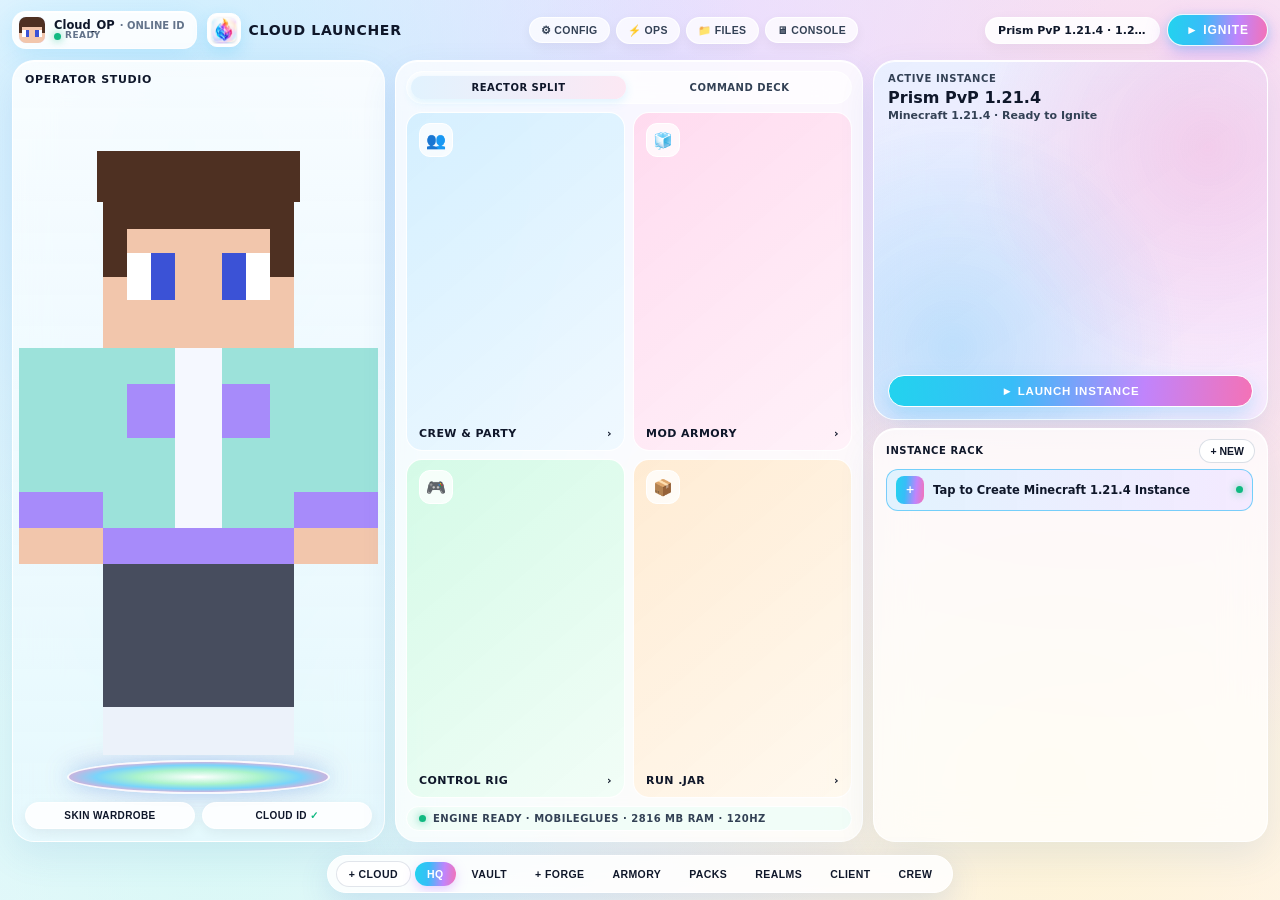
==== app_pojavlauncher/src/main/assets/cloud_ui/index.html @ 5367b8cc "Compile and ship full Cloud Launcher Prism Light UI & In-Game Real FPS HUD in Cloud-Launcher.apk Co-" ====
<!DOCTYPE html>
<html lang="en">
<head>
  <meta charset="utf-8">
  <meta name="viewport" content="width=device-width, initial-scale=1, maximum-scale=1, user-scalable=no, viewport-fit=cover">
  <title>Cloud Launcher</title>
  <link rel="stylesheet" href="app.css">
  <script src="../skinview/skinview3d.bundle.js"></script>
</head>
<body>
  <!-- Relocated Top CLOUD DOWNLOADER Bar -->
  <div id="top-downloader">
    <span class="dl-badge">CLOUD DOWNLOADER</span>
    <span class="dl-label" id="dl-title">Downloading Minecraft Assets...</span>
    <div class="dl-track"><div class="dl-fill" id="dl-fill" style="width: 47%"></div></div>
    <span class="dl-pct" id="dl-pct">47%</span>
  </div>

  <div id="app-shell">
    <!-- Top Command Header Bar -->
    <header class="top-bar">
      <div style="display:flex;align-items:center;gap:10px;">
        <div class="account-pill" onclick="CloudUI.go('client')">
          <canvas id="top-avatar-canvas" class="account-avatar" width="32" height="32"></canvas>
          <div class="account-meta">
            <div class="account-name-row">
              <span id="top-account-name">Cloud_OP</span>
              <span style="color:#64748b;font-weight:700;font-size:10px;" id="top-account-mode">· ONLINE ID</span>
            </div>
            <div class="account-sub"><span class="dot-green"></span> READY</div>
          </div>
        </div>

        <div class="brand-cluster" onclick="CloudUI.go('hq')">
          <div class="brand-logo-box"><img src="logo.png" alt="Cloud Launcher"></div>
          <span class="brand-title">CLOUD LAUNCHER</span>
        </div>
      </div>

      <div class="header-pills">
        <button class="h-pill" data-nav="config" onclick="CloudUI.go('config')">⚙ CONFIG</button>
        <button class="h-pill" data-nav="ops" onclick="CloudUI.go('ops')">⚡ OPS</button>
        <button class="h-pill" data-nav="files" onclick="CloudUI.go('files')">📁 FILES</button>
        <button class="h-pill" data-nav="console" onclick="CloudUI.go('console')">🖥 CONSOLE</button>
      </div>

      <div class="right-launch-cluster">
        <div class="active-inst-pill" id="top-inst-pill" onclick="CloudUI.go('vault')">Prism PvP 1.21.4 · Fabric</div>
        <button class="ignite-btn" onclick="CloudUI.launchGame()">► IGNITE</button>
      </div>
    </header>

    <!-- Main Stage -->
    <main id="stage">
      <!-- SCREEN 1: HQ HOME -->
      <section class="screen active" id="screen-hq">
        <div class="hq-grid">
          <!-- Left: Operator Studio -->
          <div class="glass-panel operator-card">
            <div class="card-eyebrow">OPERATOR STUDIO</div>
            <div class="skin-stage-wrap">
              <div id="hq-skin-host"></div>
              <div class="rainbow-halo"></div>
            </div>
            <div class="studio-actions">
              <button class="soft-pill-btn" onclick="CloudUI.cycleSkin()">SKIN WARDROBE</button>
              <button class="soft-pill-btn" onclick="CloudUI.go('client')">CLOUD ID <span style="color:#10b981;">✓</span></button>
            </div>
          </div>

          <!-- Center: Reactor Split / Command Deck -->
          <div class="glass-panel reactor-card">
            <div class="segmented-tabs">
              <div class="seg-tab active" id="tab-reactor" onclick="CloudUI.setCenterMode('reactor')">REACTOR SPLIT</div>
              <div class="seg-tab" id="tab-deck" onclick="CloudUI.setCenterMode('deck')">COMMAND DECK</div>
            </div>

            <div class="reactor-tiles" id="reactor-split-view">
              <div class="pastel-tile tile-blue" onclick="CloudUI.go('crew')">
                <div class="tile-icon-box">👥</div>
                <div class="tile-title-row"><span>CREW &amp; PARTY</span><span>›</span></div>
              </div>
              <div class="pastel-tile tile-pink" onclick="CloudUI.go('armory')">
                <div class="tile-icon-box">🧊</div>
                <div class="tile-title-row"><span>MOD ARMORY</span><span>›</span></div>
              </div>
              <div class="pastel-tile tile-mint" onclick="CloudUI.openControlsRig()">
                <div class="tile-icon-box">🎮</div>
                <div class="tile-title-row"><span>CONTROL RIG</span><span>›</span></div>
              </div>
              <div class="pastel-tile tile-peach" onclick="CloudUI.runJarInstaller()">
                <div class="tile-icon-box">📦</div>
                <div class="tile-title-row"><span>RUN .JAR</span><span>›</span></div>
              </div>
            </div>

            <div id="command-deck-view" style="display:none;flex:1;flex-direction:column;gap:8px;justify-content:space-between;">
              <div class="setting-row">
                <div>
                  <div class="setting-title">1-Tap FPS Boost Preset</div>
                  <div class="setting-sub">Instant RAM + Renderer + JVM tuning</div>
                </div>
                <div class="preset-group">
                  <button class="preset-pill" data-preset="4gb" onclick="CloudUI.applyPreset('4gb')">4GB</button>
                  <button class="preset-pill" data-preset="6gb" onclick="CloudUI.applyPreset('6gb')">6GB</button>
                  <button class="preset-pill" data-preset="8gb" onclick="CloudUI.applyPreset('8gb')">8GB+</button>
                </div>
              </div>
              <div class="setting-row">
                <div>
                  <div class="setting-title">Import Skin (.PNG)</div>
                  <div class="setting-sub">Equip custom HD skin onto 3D character</div>
                </div>
                <button class="mini-btn primary" onclick="CloudUI.pickSkinFile()">CHOOSE .PNG</button>
              </div>
              <div class="setting-row">
                <div>
                  <div class="setting-title">Gamepad &amp;Logs</div>
                  <div class="setting-sub">Controller remapper &amp; crash diagnostics</div>
                </div>
                <div style="display:flex;gap:6px;">
                  <button class="mini-btn" onclick="CloudUI.openGamepad()">GAMEPAD</button>
                  <button class="mini-btn" onclick="CloudUI.shareLogs()">SHARE LOG</button>
                </div>
              </div>
            </div>

            <div class="engine-ready-pill">
              <span class="dot-green"></span>
              <span id="hq-engine-status">ENGINE READY · MOBILEGLUES · 120HZ</span>
            </div>
          </div>

          <!-- Right: Active Instance + Instance Rack -->
          <div class="right-col">
            <div class="glass-panel active-hero-card">
              <div>
                <div class="card-eyebrow" style="font-size:10px;color:#334155;">ACTIVE INSTANCE</div>
                <div class="hero-inst-name" id="hq-active-name">Prism PvP 1.21.4</div>
                <div class="hero-inst-meta" id="hq-active-ver">Minecraft 1.21.4 · Ready to Launch</div>
              </div>
              <button class="launch-wide-btn" onclick="CloudUI.launchGame()">► LAUNCH INSTANCE</button>
            </div>

            <div class="glass-panel rack-card">
              <div style="display:flex;align-items:center;justify-content:space-between;">
                <span class="card-eyebrow" style="font-size:10px;">INSTANCE RACK</span>
                <button class="mini-btn" onclick="CloudUI.go('forge')">+ NEW</button>
              </div>
              <div class="rack-list" id="hq-rack-list"></div>
            </div>
          </div>
        </div>
      </section>

      <!-- SCREEN 2: + FORGE (Version & Modloader Installer) -->
      <section class="screen" id="screen-forge">
        <div class="left-rail-layout">
          <div class="glass-panel rail-pane" id="forge-loader-rail">
            <div class="card-eyebrow" style="padding:4px 6px;">MODLOADER / TYPE</div>
            <button class="rail-btn active" data-loader="VANILLA" onclick="CloudUI.setForgeLoader('VANILLA', 'RELEASE')">Releases</button>
            <button class="rail-btn" data-loader="SNAPSHOT" onclick="CloudUI.setForgeLoader('VANILLA', 'SNAPSHOT')">Snapshots</button>
            <button class="rail-btn" data-loader="FABRIC" onclick="CloudUI.setForgeLoader('FABRIC', 'RELEASE')">Fabric</button>
            <button class="rail-btn" data-loader="FORGE" onclick="CloudUI.setForgeLoader('FORGE', 'RELEASE')">Forge</button>
            <button class="rail-btn" data-loader="NEOFORGE" onclick="CloudUI.setForgeLoader('NEOFORGE', 'RELEASE')">NeoForge</button>
            <button class="rail-btn" data-loader="QUILT" onclick="CloudUI.setForgeLoader('QUILT', 'RELEASE')">Quilt</button>
            <button class="rail-btn" data-loader="OPTIFINE" onclick="CloudUI.setForgeLoader('OPTIFINE', 'RELEASE')">OptiFine</button>
          </div>
          <div class="glass-panel scroll-pane">
            <div class="setting-row" style="flex-wrap:wrap;">
              <div style="display:flex;align-items:center;gap:8px;flex:1;min-width:220px;">
                <span style="font-size:12px;font-weight:800;">Instance Name:</span>
                <input id="forge-inst-name" class="prism-input" style="flex:1;" placeholder="Cloud 1.21.4" value="Cloud 1.21.4">
              </div>
              <div style="display:flex;align-items:center;gap:8px;">
                <input id="forge-search" class="prism-input" style="width:125px;" placeholder="Filter 1.21..." oninput="CloudUI.renderForgeVersions()">
                <button class="ignite-btn" onclick="CloudUI.installSelectedVersion()">⬇ INSTALL &amp; CREATE</button>
              </div>
            </div>
            <div id="forge-versions-list" class="cards-grid"></div>
          </div>
        </div>
      </section>

      <!-- SCREEN 3: ARMORY (Mod Downloader & Installed Mods) -->
      <section class="screen" id="screen-armory">
        <div class="glass-panel scroll-pane" style="width:100%;height:100%;">
          <div class="setting-row" style="flex-wrap:wrap;">
            <div style="display:flex;align-items:center;gap:8px;flex:1;">
              <span class="card-eyebrow">MOD ARMORY</span>
              <input id="armory-query" class="prism-input" style="flex:1;" placeholder="Search Modrinth mods (Sodium, Iris, ReplayMod, Journeymap...)" onkeydown="if(event.key==='Enter')CloudUI.searchMods()">
              <button class="mini-btn primary" onclick="CloudUI.searchMods()">SEARCH MODS</button>
              <button class="mini-btn" onclick="CloudUI.showInstalledMods()">INSTALLED (.JAR)</button>
            </div>
          </div>
          <div id="armory-grid" class="cards-grid"></div>
        </div>
      </section>

      <!-- SCREEN 4: CONFIG (Settings + FPS Boost Presets + Show Real FPS Display) -->
      <section class="screen" id="screen-config">
        <div class="split-layout">
          <div class="glass-panel scroll-pane" id="settings-main-pane"></div>
          <div class="glass-panel rail-pane">
            <div class="card-eyebrow" style="padding:4px 6px;">SETTINGS CATEGORY RAIL</div>
            <button class="rail-btn active" data-scat="fps" onclick="CloudUI.setSettingsCat('fps')">Java &amp; FPS Boost</button>
            <button class="rail-btn" data-scat="video" onclick="CloudUI.setSettingsCat('video')">Video &amp; Renderers</button>
            <button class="rail-btn" data-scat="appearance" onclick="CloudUI.setSettingsCat('appearance')">Appearance</button>
            <button class="rail-btn" data-scat="controls" onclick="CloudUI.setSettingsCat('controls')">Controls Rig</button>
            <button class="rail-btn" data-scat="client" onclick="CloudUI.setSettingsCat('client')">Cloud Client</button>
            <button class="rail-btn" data-scat="about" onclick="CloudUI.setSettingsCat('about')">About</button>
          </div>
        </div>
      </section>

      <!-- SCREEN 5: VAULT (Instance Vault Grid) -->
      <section class="screen" id="screen-vault">
        <div class="glass-panel scroll-pane" style="width:100%;height:100%;">
          <div class="setting-row">
            <div>
              <div class="setting-title">CLOUD INSTANCE VAULT</div>
              <div class="setting-sub">Select, launch, clone, rename, or manage mods for each Minecraft profile</div>
            </div>
            <div style="display:flex;gap:8px;">
              <button class="mini-btn" onclick="CloudUI.refreshAll()">↻ REFRESH</button>
              <button class="ignite-btn" onclick="CloudUI.go('forge')">+ NEW INSTANCE</button>
            </div>
          </div>
          <div id="vault-grid" class="cards-grid"></div>
        </div>
      </section>

      <!-- SCREEN 6: CLIENT & ACCOUNT VAULT -->
      <section class="screen" id="screen-client">
        <div class="hq-grid" style="grid-template-columns: 1.08fr 1.25fr;">
          <!-- Left: Account Vault -->
          <div class="glass-panel scroll-pane">
            <div class="card-eyebrow">ACCOUNT VAULT · MICROSOFT &amp; OFFLINE</div>
            <div style="display:flex;gap:6px;flex-wrap:wrap;">
              <button class="mini-btn primary" onclick="CloudUI.microsoftLogin()">🔐 MICROSOFT LOGIN</button>
              <button class="mini-btn" onclick="CloudUI.pickSkinFile()">🎨 EQUIP .PNG SKIN</button>
            </div>
            <div style="display:flex;gap:6px;">
              <input id="offline-username" class="prism-input" style="flex:1;" placeholder="Enter Offline Username (e.g. Cloud_OP)">
              <button class="mini-btn primary" onclick="CloudUI.createOffline()">+ ADD OFFLINE</button>
            </div>
            <div id="accounts-list" style="display:flex;flex-direction:column;gap:6px;"></div>
          </div>

          <!-- Right: Cloud Client PvP & HUD Modules -->
          <div class="glass-panel scroll-pane">
            <div class="card-eyebrow">CLOUD CLIENT PVP &amp; IN-GAME HUD MODULES</div>
            <div id="client-modules-list" style="display:flex;flex-direction:column;gap:7px;"></div>
          </div>
        </div>
      </section>

      <!-- PACKS (Shaders & Resource Packs) -->
      <section class="screen" id="screen-packs">
        <div class="glass-panel scroll-pane" style="width:100%;height:100%;">
          <div class="setting-row" style="flex-wrap:wrap;">
            <div style="display:flex;align-items:center;gap:8px;flex:1;">
              <button class="mini-btn primary" id="pack-tab-shader" onclick="CloudUI.setPackKind('shader')">✨ SHADERS</button>
              <button class="mini-btn" id="pack-tab-rp" onclick="CloudUI.setPackKind('resourcepack')">🎨 RESOURCE PACKS</button>
              <input id="packs-query" class="prism-input" style="flex:1;" placeholder="Search Complementary, BSL, Faithful, Bare Bones..." onkeydown="if(event.key==='Enter')CloudUI.searchPacks()">
              <button class="mini-btn primary" onclick="CloudUI.searchPacks()">SEARCH</button>
            </div>
          </div>
          <div id="packs-grid" class="cards-grid"></div>
        </div>
      </section>

      <!-- REALMS (Multiplayer Servers) -->
      <section class="screen" id="screen-realms">
        <div class="glass-panel scroll-pane" style="width:100%;height:100%;">
          <div class="setting-row" style="flex-wrap:wrap;">
            <span class="card-eyebrow">MULTIPLAYER REALMS &amp; DIRECT JOIN</span>
            <div style="display:flex;gap:6px;flex:1;justify-content:flex-end;">
              <input id="srv-name" class="prism-input" style="width:140px;" placeholder="Server Name">
              <input id="srv-addr" class="prism-input" style="width:180px;" placeholder="play.example.net">
              <button class="mini-btn primary" onclick="CloudUI.addServer()">+ ADD SERVER</button>
            </div>
          </div>
          <div id="realms-grid" class="cards-grid"></div>
        </div>
      </section>

      <!-- CREW (Squad & Community) -->
      <section class="screen" id="screen-crew">
        <div class="glass-panel scroll-pane" style="width:100%;height:100%;">
          <div class="setting-row">
            <div>
              <div class="setting-title">CLOUD CREW &amp; SQUAD PARTY</div>
              <div class="setting-sub">Share your Cloud Squad Tag or launch directly into multiplayer servers with friends</div>
            </div>
            <button class="ignite-btn" onclick="CloudUI.openDiscord()">💬 JOIN CLOUD DISCORD</button>
          </div>
          <div class="cards-grid" id="crew-cards"></div>
        </div>
      </section>

      <!-- OPS (Quick Operations) -->
      <section class="screen" id="screen-ops">
        <div class="glass-panel scroll-pane" style="width:100%;height:100%;">
          <div class="card-eyebrow">CLOUD OPERATIONS &amp; DIAGNOSTICS</div>
          <div class="cards-grid">
            <div class="item-card">
              <div class="setting-title">📦 Run .JAR Mod Installer</div>
              <div class="setting-sub">Execute Forge, OptiFine, Fabric, or LabyMod .jar installers directly</div>
              <button class="mini-btn primary" onclick="CloudUI.runJarInstaller()">SELECT .JAR FILE</button>
            </div>
            <div class="item-card">
              <div class="setting-title">🎮 Touch Controls Rig Editor</div>
              <div class="setting-sub">Customize on-screen buttons, opacity, size, and hotbar</div>
              <button class="mini-btn primary" onclick="CloudUI.openControlsRig()">OPEN CONTROLS RIG</button>
            </div>
            <div class="item-card">
              <div class="setting-title">🕹 Hardware Gamepad Mapper</div>
              <div class="setting-sub">Bind Xbox, PlayStation, or telescopic USB-C controllers</div>
              <button class="mini-btn primary" onclick="CloudUI.openGamepad()">MAP CONTROLLER</button>
            </div>
            <div class="item-card">
              <div class="setting-title">🧹 Clear Launcher Cache</div>
              <div class="setting-sub">Refresh version metadata &amp; free temporary cache files</div>
              <button class="mini-btn primary" onclick="CloudUI.clearCache()">CLEAR CACHE</button>
            </div>
          </div>
        </div>
      </section>

      <!-- FILES (Prism File Explorer) -->
      <section class="screen" id="screen-files">
        <div class="glass-panel scroll-pane" style="width:100%;height:100%;">
          <div class="setting-row" style="flex-wrap:wrap;">
            <div>
              <div class="setting-title">CLOUD FILE EXPLORER</div>
              <div class="setting-sub" id="files-current-path">.minecraft</div>
            </div>
            <div style="display:flex;gap:6px;flex-wrap:wrap;">
              <button class="mini-btn" onclick="CloudUI.browseSub('')">ROOT</button>
              <button class="mini-btn" onclick="CloudUI.browseSub('mods')">mods/</button>
              <button class="mini-btn" onclick="CloudUI.browseSub('shaderpacks')">shaderpacks/</button>
              <button class="mini-btn" onclick="CloudUI.browseSub('resourcepacks')">resourcepacks/</button>
              <button class="mini-btn" onclick="CloudUI.browseSub('saves')">saves/</button>
              <button class="mini-btn primary" onclick="CloudUI.openNativeFolder()">OPEN IN ANDROID</button>
            </div>
          </div>
          <div id="files-list" style="display:flex;flex-direction:column;gap:5px;"></div>
        </div>
      </section>

      <!-- CONSOLE (Live Log Viewer) -->
      <section class="screen" id="screen-console">
        <div class="glass-panel scroll-pane" style="width:100%;height:100%;">
          <div class="setting-row">
            <div>
              <div class="setting-title">LIVEJVM &amp; RENDERER CONSOLE LOG</div>
              <div class="setting-sub">Real-time latestlog.txt output from Cloud Launcher</div>
            </div>
            <div style="display:flex;gap:6px;">
              <button class="mini-btn" onclick="CloudUI.loadConsole()">↻ REFRESH</button>
              <button class="mini-btn primary" onclick="CloudUI.shareLogs()">📤 SHARE LOG</button>
            </div>
          </div>
          <pre id="console-output" style="flex:1;margin:0;padding:12px;border-radius:14px;background:#0f172a;color:#e2e8f0;font-size:10.5px;overflow:auto;white-space:pre-wrap;user-select:text;">Cloud Launcher Engine Initialized.</pre>
        </div>
      </section>
    </main>
  </div>

  <!-- Bottom Floating Frosted Pill Dock -->
  <div class="bottom-dock-wrap">
    <nav class="bottom-dock">
      <button class="dock-btn plus-cloud" data-dock="forge" onclick="CloudUI.go('forge')">+ CLOUD</button>
      <button class="dock-btn active" data-dock="hq" onclick="CloudUI.go('hq')">HQ</button>
      <button class="dock-btn" data-dock="vault" onclick="CloudUI.go('vault')">VAULT</button>
      <button class="dock-btn" data-dock="forge2" onclick="CloudUI.go('forge')">+ FORGE</button>
      <button class="dock-btn" data-dock="armory" onclick="CloudUI.go('armory')">ARMORY</button>
      <button class="dock-btn" data-dock="packs" onclick="CloudUI.go('packs')">PACKS</button>
      <button class="dock-btn" data-dock="realms" onclick="CloudUI.go('realms')">REALMS</button>
      <button class="dock-btn" data-dock="client" onclick="CloudUI.go('client')">CLIENT</button>
      <button class="dock-btn" data-dock="crew" onclick="CloudUI.go('crew')">CREW</button>
    </nav>
  </div>

  <div id="cloud-toast"></div>
  <script src="app.js"></script>
</body>
</html>
---- app_pojavlauncher/src/main/assets/cloud_ui/app.css ----
:root {
  --ink: #0f172a;
  --ink-soft: #334155;
  --ink-muted: #64748b;
  --glass: rgba(255, 255, 255, 0.74);
  --glass-strong: rgba(255, 255, 255, 0.88);
  --glass-border: rgba(255, 255, 255, 0.96);
  --prism-grad: linear-gradient(95deg, #22d3ee 0%, #38bdf8 34%, #c084fc 70%, #f472b6 100%);
  --prism-soft: linear-gradient(135deg, rgba(224,242,254,0.88), rgba(243,232,255,0.84), rgba(252,231,243,0.86));
  --shadow-card: 0 14px 36px rgba(56, 118, 196, 0.11), inset 0 1px 0 rgba(255, 255, 255, 0.95);
  --shadow-pill: 0 8px 24px rgba(56, 189, 248, 0.16), inset 0 1px 0 rgba(255, 255, 255, 0.95);
  --radius-xl: 22px;
  --radius-lg: 16px;
  --radius-pill: 999px;
}

* {
  box-sizing: border-box;
  -webkit-tap-highlight-color: transparent;
  user-select: none;
}

input, textarea, select {
  user-select: text;
}

html, body {
  margin: 0;
  padding: 0;
  width: 100%;
  height: 100%;
  overflow: hidden;
  font-family: system-ui, -apple-system, "Segoe UI", Roboto, sans-serif;
  color: var(--ink);
  background:
    radial-gradient(circle at 14% 16%, rgba(186, 230, 253, 0.82) 0%, transparent 44%),
    radial-gradient(circle at 52% 8%, rgba(233, 213, 255, 0.74) 0%, transparent 42%),
    radial-gradient(circle at 88% 18%, rgba(251, 207, 232, 0.76) 0%, transparent 45%),
    radial-gradient(circle at 82% 86%, rgba(254, 243, 199, 0.78) 0%, transparent 46%),
    radial-gradient(circle at 18% 88%, rgba(204, 251, 241, 0.72) 0%, transparent 45%),
    linear-gradient(135deg, #ffffff 0%, #edf7ff 34%, #f7f0ff 68%, #fff5f9 100%);
}

/* Relocated Top CLOUD DOWNLOADER Progress Bar */
#top-downloader {
  position: fixed;
  top: 0;
  left: 0;
  right: 0;
  z-index: 950;
  padding: 5px 14px;
  background: rgba(255, 255, 255, 0.92);
  backdrop-filter: blur(18px);
  border-bottom: 1px solid rgba(56, 189, 248, 0.35);
  box-shadow: 0 6px 20px rgba(56, 189, 248, 0.18);
  display: none;
  align-items: center;
  gap: 10px;
}
#top-downloader.active {
  display: flex;
}
.dl-badge {
  font-size: 10px;
  font-weight: 800;
  letter-spacing: 0.08em;
  padding: 3px 8px;
  border-radius: var(--radius-pill);
  background: var(--prism-grad);
  color: #fff;
  white-space: nowrap;
}
.dl-label {
  font-size: 11px;
  font-weight: 700;
  color: var(--ink);
  white-space: nowrap;
  overflow: hidden;
  text-overflow: ellipsis;
  max-width: 38%;
}
.dl-track {
  flex: 1;
  height: 8px;
  border-radius: var(--radius-pill);
  background: rgba(148, 163, 184, 0.22);
  overflow: hidden;
}
.dl-fill {
  height: 100%;
  width: 45%;
  border-radius: var(--radius-pill);
  background: var(--prism-grad);
  transition: width 0.25s ease;
}
.dl-pct {
  font-size: 11px;
  font-weight: 800;
  color: #0284c7;
  min-width: 34px;
  text-align: right;
}

/* Main App Frame */
#app-shell {
  display: flex;
  flex-direction: column;
  width: 100%;
  height: 100%;
  padding: 8px 12px 58px 12px;
  gap: 8px;
}
body.has-dl #app-shell {
  padding-top: 34px;
}

/* Top Command Header */
.top-bar {
  display: flex;
  align-items: center;
  justify-content: space-between;
  gap: 8px;
  min-height: 44px;
  flex-shrink: 0;
}

.account-pill {
  display: flex;
  align-items: center;
  gap: 8px;
  padding: 4px 11px 4px 5px;
  background: var(--glass-strong);
  border: 1.5px solid var(--glass-border);
  border-radius: 14px;
  box-shadow: var(--shadow-pill);
  cursor: pointer;
}
.account-avatar {
  width: 28px;
  height: 28px;
  border-radius: 8px;
  background: linear-gradient(135deg, #bae6fd, #e9d5ff);
  image-rendering: pixelated;
  object-fit: cover;
  border: 1px solid rgba(255,255,255,0.9);
}
.account-meta {
  display: flex;
  flex-direction: column;
  line-height: 1.1;
}
.account-name-row {
  display: flex;
  align-items: center;
  gap: 5px;
  font-size: 11.5px;
  font-weight: 800;
  color: var(--ink);
}
.account-sub {
  font-size: 9px;
  font-weight: 700;
  letter-spacing: 0.05em;
  color: var(--ink-muted);
  display: flex;
  align-items: center;
  gap: 4px;
}
.dot-green {
  width: 7px;
  height: 7px;
  border-radius: 50%;
  background: #10b981;
  box-shadow: 0 0 8px rgba(16, 185, 129, 0.75);
  display: inline-block;
}

.brand-cluster {
  display: flex;
  align-items: center;
  gap: 8px;
  cursor: pointer;
}
.brand-logo-box {
  width: 34px;
  height: 34px;
  border-radius: 10px;
  background: #ffffff;
  border: 1.5px solid #ffffff;
  box-shadow: 0 6px 16px rgba(56, 189, 248, 0.24);
  display: flex;
  align-items: center;
  justify-content: center;
  padding: 2px;
}
.brand-logo-box img {
  width: 100%;
  height: 100%;
  object-fit: contain;
}
.brand-title {
  font-size: 14px;
  font-weight: 900;
  letter-spacing: 0.05em;
  color: var(--ink);
  white-space: nowrap;
}

.header-pills {
  display: flex;
  align-items: center;
  gap: 6px;
}
.h-pill {
  padding: 6px 11px;
  border-radius: var(--radius-pill);
  background: var(--glass);
  border: 1px solid var(--glass-border);
  box-shadow: 0 4px 12px rgba(15, 23, 42, 0.05);
  font-size: 10.5px;
  font-weight: 800;
  letter-spacing: 0.04em;
  color: var(--ink-soft);
  cursor: pointer;
  display: flex;
  align-items: center;
  gap: 4px;
  transition: transform 0.14s ease, background 0.14s ease;
}
.h-pill.active, .h-pill:active {
  background: var(--prism-grad);
  color: #fff;
  transform: scale(0.97);
}

.right-launch-cluster {
  display: flex;
  align-items: center;
  gap: 7px;
}
.active-inst-pill {
  padding: 6px 12px;
  border-radius: var(--radius-pill);
  background: var(--glass-strong);
  border: 1.5px solid var(--glass-border);
  box-shadow: 0 4px 14px rgba(15, 23, 42, 0.05);
  font-size: 11px;
  font-weight: 800;
  color: var(--ink);
  max-width: 175px;
  white-space: nowrap;
  overflow: hidden;
  text-overflow: ellipsis;
  cursor: pointer;
}
.ignite-btn {
  padding: 8px 18px;
  border-radius: var(--radius-pill);
  border: 1.5px solid rgba(255, 255, 255, 0.9);
  background: var(--prism-grad);
  color: #ffffff;
  font-size: 12px;
  font-weight: 900;
  letter-spacing: 0.08em;
  box-shadow: 0 8px 22px rgba(192, 132, 252, 0.42), 0 3px 10px rgba(34, 211, 238, 0.35);
  cursor: pointer;
  display: flex;
  align-items: center;
  gap: 6px;
  white-space: nowrap;
  transition: transform 0.14s ease;
}
.ignite-btn:active {
  transform: scale(0.96);
}

/* Main Stage */
#stage {
  flex: 1;
  min-height: 0;
  position: relative;
}
.screen {
  display: none;
  width: 100%;
  height: 100%;
}
.screen.active {
  display: flex;
}

/* Glass Panel Base */
.glass-panel {
  background: var(--glass);
  backdrop-filter: blur(22px);
  -webkit-backdrop-filter: blur(22px);
  border: 1.5px solid var(--glass-border);
  border-radius: var(--radius-xl);
  box-shadow: var(--shadow-card);
}

/* SCREEN 1: HQ (Exact 3-Column Prism Light Home) */
.hq-grid {
  display: grid;
  grid-template-columns: 1.02fr 1.28fr 1.08fr;
  gap: 10px;
  width: 100%;
  height: 100%;
}

/* Left: Operator Studio */
.operator-card {
  display: flex;
  flex-direction: column;
  justify-content: space-between;
  padding: 12px;
  position: relative;
  overflow: hidden;
  background: linear-gradient(180deg, rgba(255,255,255,0.84) 0%, rgba(232,248,255,0.74) 100%);
}
.card-eyebrow {
  font-size: 11px;
  font-weight: 800;
  letter-spacing: 0.06em;
  color: var(--ink);
  z-index: 2;
}
.skin-stage-wrap {
  flex: 1;
  min-height: 0;
  position: relative;
  display: flex;
  align-items: center;
  justify-content: center;
}
#hq-skin-host {
  width: 100%;
  height: 100%;
  display: flex;
  align-items: center;
  justify-content: center;
  z-index: 2;
}
.rainbow-halo {
  position: absolute;
  bottom: 8px;
  width: 76%;
  height: 34px;
  border-radius: 50%;
  background: radial-gradient(ellipse at center,
    rgba(255,255,255,0.95) 0%,
    rgba(134,239,172,0.62) 34%,
    rgba(56,189,248,0.62) 56%,
    rgba(244,114,182,0.62) 78%,
    transparent 100%);
  border: 2px solid rgba(255,255,255,0.9);
  box-shadow: 0 0 20px rgba(56, 189, 248, 0.35), 0 0 28px rgba(244, 114, 182, 0.28);
  pointer-events: none;
  z-index: 1;
}
.studio-actions {
  display: grid;
  grid-template-columns: 1fr 1fr;
  gap: 7px;
  z-index: 2;
}
.soft-pill-btn {
  padding: 7px 8px;
  border-radius: var(--radius-pill);
  border: 1.5px solid #ffffff;
  background: rgba(255, 255, 255, 0.88);
  box-shadow: 0 4px 12px rgba(15, 23, 42, 0.06);
  font-size: 10px;
  font-weight: 800;
  letter-spacing: 0.04em;
  color: var(--ink);
  text-align: center;
  cursor: pointer;
}
.soft-pill-btn:active {
  transform: scale(0.97);
}

/* Center: Reactor Split / Command Deck */
.reactor-card {
  display: flex;
  flex-direction: column;
  padding: 10px;
  gap: 8px;
  min-height: 0;
}
.segmented-tabs {
  display: grid;
  grid-template-columns: 1fr 1fr;
  gap: 6px;
  padding: 4px;
  border-radius: var(--radius-pill);
  background: rgba(255, 255, 255, 0.66);
  border: 1px solid #ffffff;
}
.seg-tab {
  padding: 6px 8px;
  border-radius: var(--radius-pill);
  font-size: 10px;
  font-weight: 800;
  letter-spacing: 0.05em;
  text-align: center;
  color: var(--ink-soft);
  cursor: pointer;
}
.seg-tab.active {
  background: linear-gradient(90deg, rgba(224,242,254,0.95), rgba(252,231,243,0.95));
  color: var(--ink);
  box-shadow: 0 3px 10px rgba(56, 189, 248, 0.16);
}

.reactor-tiles {
  flex: 1;
  min-height: 0;
  display: grid;
  grid-template-columns: 1fr 1fr;
  grid-template-rows: 1fr 1fr;
  gap: 8px;
}
.pastel-tile {
  border-radius: var(--radius-lg);
  border: 1.5px solid rgba(255, 255, 255, 0.96);
  padding: 10px 12px;
  display: flex;
  flex-direction: column;
  justify-content: space-between;
  cursor: pointer;
  position: relative;
  transition: transform 0.14s ease;
}
.pastel-tile:active {
  transform: scale(0.97);
}
.tile-blue {
  background: linear-gradient(140deg, rgba(210, 238, 255, 0.92) 0%, rgba(238, 248, 255, 0.88) 100%);
}
.tile-pink {
  background: linear-gradient(140deg, rgba(255, 216, 238, 0.92) 0%, rgba(255, 240, 248, 0.88) 100%);
}
.tile-mint {
  background: linear-gradient(140deg, rgba(209, 250, 229, 0.92) 0%, rgba(240, 253, 246, 0.88) 100%);
}
.tile-peach {
  background: linear-gradient(140deg, rgba(255, 234, 208, 0.92) 0%, rgba(255, 248, 237, 0.88) 100%);
}
.tile-icon-box {
  width: 34px;
  height: 34px;
  border-radius: 11px;
  background: rgba(255, 255, 255, 0.78);
  border: 1px solid #ffffff;
  display: flex;
  align-items: center;
  justify-content: center;
  font-size: 16px;
}
.tile-title-row {
  display: flex;
  align-items: center;
  justify-content: space-between;
  font-size: 11px;
  font-weight: 800;
  letter-spacing: 0.04em;
  color: var(--ink);
}
.engine-ready-pill {
  padding: 6px 12px;
  border-radius: var(--radius-pill);
  background: rgba(240, 253, 248, 0.88);
  border: 1px solid #ffffff;
  display: flex;
  align-items: center;
  gap: 7px;
  font-size: 10px;
  font-weight: 800;
  letter-spacing: 0.05em;
  color: var(--ink-soft);
}

/* Right: Active Instance + Instance Rack */
.right-col {
  display: flex;
  flex-direction: column;
  gap: 8px;
  min-height: 0;
}
.active-hero-card {
  padding: 12px 14px;
  display: flex;
  flex-direction: column;
  justify-content: space-between;
  min-height: 46%;
  background:
    radial-gradient(circle at 85% 24%, rgba(244, 114, 182, 0.25), transparent 55%),
    radial-gradient(circle at 20% 80%, rgba(56, 189, 248, 0.28), transparent 55%),
    linear-gradient(145deg, rgba(232, 240, 255, 0.92), rgba(248, 234, 255, 0.88));
}
.hero-inst-name {
  font-size: 16px;
  font-weight: 900;
  color: var(--ink);
  margin: 4px 0 2px 0;
}
.hero-inst-meta {
  font-size: 11px;
  font-weight: 700;
  color: var(--ink-soft);
}
.launch-wide-btn {
  margin-top: 8px;
  width: 100%;
  padding: 9px 14px;
  border-radius: var(--radius-pill);
  border: 1.5px solid #ffffff;
  background: var(--prism-grad);
  color: #ffffff;
  font-size: 11.5px;
  font-weight: 900;
  letter-spacing: 0.07em;
  text-align: center;
  cursor: pointer;
  box-shadow: 0 8px 20px rgba(56, 189, 248, 0.28);
}

.rack-card {
  flex: 1;
  min-height: 0;
  padding: 10px 12px;
  display: flex;
  flex-direction: column;
  gap: 6px;
}
.rack-list {
  flex: 1;
  min-height: 0;
  overflow-y: auto;
  display: flex;
  flex-direction: column;
  gap: 5px;
  padding-right: 2px;
}
.rack-item {
  display: flex;
  align-items: center;
  gap: 9px;
  padding: 6px 9px;
  border-radius: 12px;
  background: rgba(255, 255, 255, 0.72);
  border: 1px solid rgba(255, 255, 255, 0.95);
  cursor: pointer;
}
.rack-item.selected {
  background: linear-gradient(90deg, rgba(224, 242, 254, 0.95), rgba(243, 232, 255, 0.92));
  border-color: rgba(56, 189, 248, 0.65);
}
.rack-badge {
  width: 28px;
  height: 28px;
  border-radius: 8px;
  background: var(--prism-grad);
  color: #fff;
  font-size: 11px;
  font-weight: 900;
  display: flex;
  align-items: center;
  justify-content: center;
  flex-shrink: 0;
}
.rack-name {
  flex: 1;
  font-size: 11.5px;
  font-weight: 800;
  color: var(--ink);
  white-space: nowrap;
  overflow: hidden;
  text-overflow: ellipsis;
}

/* Shared Split Screen Layouts (Settings, Forge, Armory, Vault, Client, etc.) */
.split-layout {
  display: grid;
  grid-template-columns: 1fr 220px;
  gap: 10px;
  width: 100%;
  height: 100%;
}
.left-rail-layout {
  display: grid;
  grid-template-columns: 175px 1fr;
  gap: 10px;
  width: 100%;
  height: 100%;
}
.scroll-pane {
  padding: 12px;
  overflow-y: auto;
  display: flex;
  flex-direction: column;
  gap: 8px;
  min-height: 0;
}
.rail-pane {
  padding: 10px;
  overflow-y: auto;
  display: flex;
  flex-direction: column;
  gap: 6px;
  min-height: 0;
}
.rail-btn {
  padding: 9px 12px;
  border-radius: 13px;
  background: rgba(255, 255, 255, 0.72);
  border: 1px solid #ffffff;
  font-size: 12px;
  font-weight: 800;
  color: var(--ink);
  cursor: pointer;
  text-align: left;
}
.rail-btn.active {
  background: linear-gradient(95deg, rgba(186,230,253,0.95), rgba(245,208,254,0.92));
  border-color: rgba(56, 189, 248, 0.7);
}

/* Settings Rows (Exact Screen 4 Visuals) */
.setting-row {
  display: flex;
  align-items: center;
  justify-content: space-between;
  gap: 12px;
  padding: 10px 14px;
  border-radius: 16px;
  background: rgba(255, 255, 255, 0.82);
  border: 1.5px solid #ffffff;
  box-shadow: 0 4px 14px rgba(15, 23, 42, 0.04);
}
.setting-title {
  font-size: 13px;
  font-weight: 800;
  color: var(--ink);
}
.setting-sub {
  font-size: 10.5px;
  font-weight: 600;
  color: var(--ink-soft);
  margin-top: 2px;
}
.preset-group {
  display: flex;
  gap: 6px;
}
.preset-pill {
  padding: 6px 14px;
  border-radius: var(--radius-pill);
  background: rgba(255, 255, 255, 0.92);
  border: 1.5px solid rgba(148, 163, 184, 0.3);
  font-size: 11.5px;
  font-weight: 900;
  color: var(--ink);
  cursor: pointer;
}
.preset-pill.active {
  background: var(--prism-grad);
  color: #ffffff;
  border-color: #ffffff;
  box-shadow: 0 4px 14px rgba(192, 132, 252, 0.4);
}

/* Real FPS Display Live Preview Pill in Settings */
.fps-preview-box {
  padding: 6px 12px;
  border-radius: 11px;
  background: #0f172a;
  border: 1.5px solid #22c55e;
  font-family: ui-monospace, SFMono-Regular, Menlo, monospace;
  font-size: 10.5px;
  font-weight: 800;
  color: #e2e8f0;
  white-space: nowrap;
}
.fps-preview-box .g { color: #4ade80; }
.fps-preview-box .b { color: #38bdf8; }

/* Prism Toggle Switch */
.prism-switch {
  width: 50px;
  height: 26px;
  border-radius: var(--radius-pill);
  background: rgba(148, 163, 184, 0.38);
  padding: 3px;
  cursor: pointer;
  display: flex;
  align-items: center;
  transition: background 0.18s ease;
  flex-shrink: 0;
}
.prism-switch.on {
  background: var(--prism-grad);
}
.prism-switch .knob {
  width: 20px;
  height: 20px;
  border-radius: 50%;
  background: #ffffff;
  box-shadow: 0 2px 6px rgba(0,0,0,0.2);
  transition: transform 0.18s ease;
}
.prism-switch.on .knob {
  transform: translateX(24px);
}

/* Prism Range Slider */
input[type="range"].prism-slider {
  -webkit-appearance: none;
  appearance: none;
  flex: 1;
  height: 8px;
  border-radius: var(--radius-pill);
  background: linear-gradient(90deg, #22d3ee, #c084fc, #f472b6);
  outline: none;
}
input[type="range"].prism-slider::-webkit-slider-thumb {
  -webkit-appearance: none;
  width: 20px;
  height: 20px;
  border-radius: 50%;
  background: #ffffff;
  border: 3px solid #c084fc;
  box-shadow: 0 2px 8px rgba(0,0,0,0.2);
  cursor: pointer;
}

.prism-input, .prism-select {
  padding: 7px 12px;
  border-radius: 12px;
  border: 1.5px solid rgba(148, 163, 184, 0.35);
  background: rgba(255, 255, 255, 0.94);
  font-size: 12px;
  font-weight: 700;
  color: var(--ink);
  outline: none;
}

/* Cards Grid (Vault, Armory, Packs, Realms) */
.cards-grid {
  display: grid;
  grid-template-columns: repeat(auto-fill, minmax(215px, 1fr));
  gap: 9px;
}
.item-card {
  padding: 11px;
  border-radius: 16px;
  background: rgba(255, 255, 255, 0.84);
  border: 1.5px solid #ffffff;
  box-shadow: 0 6px 18px rgba(56, 118, 196, 0.08);
  display: flex;
  flex-direction: column;
  justify-content: space-between;
  gap: 8px;
}
.item-card-head {
  display: flex;
  align-items: center;
  gap: 9px;
}
.item-icon {
  width: 38px;
  height: 38px;
  border-radius: 10px;
  background: var(--prism-soft);
  object-fit: cover;
  display: flex;
  align-items: center;
  justify-content: center;
  font-weight: 900;
  font-size: 14px;
  flex-shrink: 0;
}
.item-actions {
  display: flex;
  flex-wrap: wrap;
  gap: 5px;
}
.mini-btn {
  padding: 5px 10px;
  border-radius: var(--radius-pill);
  border: 1px solid rgba(148, 163, 184, 0.35);
  background: #ffffff;
  font-size: 10.5px;
  font-weight: 800;
  color: var(--ink);
  cursor: pointer;
}
.mini-btn.primary {
  background: var(--prism-grad);
  color: #ffffff;
  border-color: #ffffff;
}
.mini-btn.danger {
  color: #dc2626;
}

/* Bottom Floating Frosted Pill Dock */
.bottom-dock-wrap {
  position: fixed;
  bottom: 7px;
  left: 12px;
  right: 12px;
  display: flex;
  justify-content: center;
  z-index: 900;
  pointer-events: none;
}
.bottom-dock {
  pointer-events: auto;
  display: flex;
  align-items: center;
  gap: 4px;
  padding: 5px 8px;
  border-radius: var(--radius-pill);
  background: rgba(255, 255, 255, 0.86);
  backdrop-filter: blur(22px);
  -webkit-backdrop-filter: blur(22px);
  border: 1.5px solid #ffffff;
  box-shadow: 0 10px 30px rgba(56, 118, 196, 0.16);
  max-width: 100%;
  overflow-x: auto;
}
.dock-btn {
  padding: 6px 12px;
  border-radius: var(--radius-pill);
  border: none;
  background: transparent;
  font-size: 10.5px;
  font-weight: 800;
  letter-spacing: 0.04em;
  color: var(--ink);
  white-space: nowrap;
  cursor: pointer;
  transition: background 0.15s ease, color 0.15s ease;
}
.dock-btn.plus-cloud {
  background: rgba(255, 255, 255, 0.96);
  border: 1px solid rgba(148, 163, 184, 0.28);
}
.dock-btn.active {
  background: var(--prism-grad);
  color: #ffffff;
  box-shadow: 0 4px 12px rgba(192, 132, 252, 0.38);
}

/* Toast Notification */
#cloud-toast {
  position: fixed;
  bottom: 56px;
  left: 50%;
  transform: translateX(-50%);
  padding: 8px 16px;
  border-radius: var(--radius-pill);
  background: rgba(15, 23, 42, 0.9);
  color: #ffffff;
  font-size: 11.5px;
  font-weight: 700;
  z-index: 999;
  display: none;
  box-shadow: 0 8px 24px rgba(15, 23, 42, 0.25);
}

/* Responsive Portrait / Compact Handling */
@media (max-width: 720px) {
  .hq-grid {
    grid-template-columns: 1fr;
    overflow-y: auto;
  }
  .operator-card { min-height: 230px; }
  .split-layout, .left-rail-layout {
    grid-template-columns: 1fr;
  }
  .header-pills { display: none; }
}
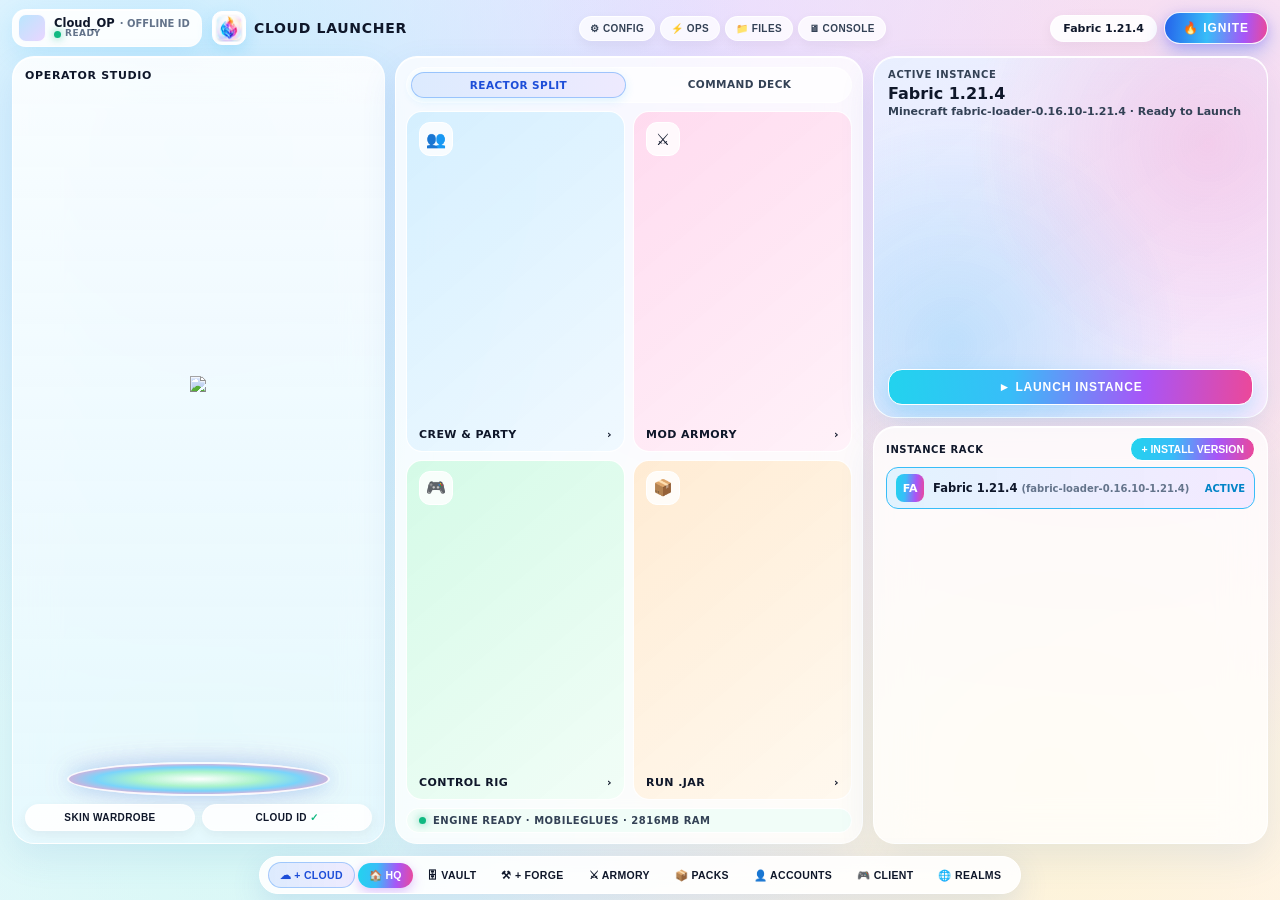
==== commit cd298b51: "Fix Fabric loader version install + add new Version Studio & Account Studio UIs in APK Co-authored-b" ====
--- a/app_pojavlauncher/src/main/assets/cloud_ui/index.html
+++ b/app_pojavlauncher/src/main/assets/cloud_ui/index.html
@@ -10,17 +10,17 @@
 <body>
   <!-- Relocated Top CLOUD DOWNLOADER Bar -->
   <div id="top-downloader">
-    <span class="dl-badge">CLOUD DOWNLOADER</span>
-    <span class="dl-label" id="dl-title">Downloading Minecraft Assets...</span>
-    <div class="dl-track"><div class="dl-fill" id="dl-fill" style="width: 47%"></div></div>
-    <span class="dl-pct" id="dl-pct">47%</span>
+    <span class="dl-badge">☁ CLOUD DOWNLOADER</span>
+    <span class="dl-label" id="dl-title">Installing Fabric 0.16.10 for 1.21.4...</span>
+    <div class="dl-track"><div class="dl-fill" id="dl-fill" style="width: 68%"></div></div>
+    <span class="dl-pct" id="dl-pct">68%</span>
   </div>
 
   <div id="app-shell">
     <!-- Top Command Header Bar -->
     <header class="top-bar">
       <div style="display:flex;align-items:center;gap:10px;">
-        <div class="account-pill" onclick="CloudUI.go('client')">
+        <div class="account-pill" onclick="CloudUI.go('accounts')">
           <canvas id="top-avatar-canvas" class="account-avatar" width="32" height="32"></canvas>
           <div class="account-meta">
             <div class="account-name-row">
@@ -34,6 +34,7 @@
         <div class="brand-cluster" onclick="CloudUI.go('hq')">
           <div class="brand-logo-box"><img src="logo.png" alt="Cloud Launcher"></div>
           <span class="brand-title">CLOUD LAUNCHER</span>
+          <span class="studio-sub-tag" id="header-sub-tag"></span>
         </div>
       </div>
 
@@ -45,8 +46,8 @@
       </div>
 
       <div class="right-launch-cluster">
-        <div class="active-inst-pill" id="top-inst-pill" onclick="CloudUI.go('vault')">Prism PvP 1.21.4 · Fabric</div>
-        <button class="ignite-btn" onclick="CloudUI.launchGame()">► IGNITE</button>
+        <div class="active-inst-pill" id="top-inst-pill" onclick="CloudUI.go('vault')">Fabric 1.21.4</div>
+        <button class="ignite-btn" onclick="CloudUI.launchGame()">🔥 IGNITE</button>
       </div>
     </header>
 
@@ -55,7 +56,6 @@
       <!-- SCREEN 1: HQ HOME -->
       <section class="screen active" id="screen-hq">
         <div class="hq-grid">
-          <!-- Left: Operator Studio -->
           <div class="glass-panel operator-card">
             <div class="card-eyebrow">OPERATOR STUDIO</div>
             <div class="skin-stage-wrap">
@@ -64,11 +64,10 @@
             </div>
             <div class="studio-actions">
               <button class="soft-pill-btn" onclick="CloudUI.cycleSkin()">SKIN WARDROBE</button>
-              <button class="soft-pill-btn" onclick="CloudUI.go('client')">CLOUD ID <span style="color:#10b981;">✓</span></button>
-            </div>
-          </div>
-
-          <!-- Center: Reactor Split / Command Deck -->
+              <button class="soft-pill-btn" onclick="CloudUI.go('accounts')">CLOUD ID <span style="color:#10b981;">✓</span></button>
+            </div>
+          </div>
+
           <div class="glass-panel reactor-card">
             <div class="segmented-tabs">
               <div class="seg-tab active" id="tab-reactor" onclick="CloudUI.setCenterMode('reactor')">REACTOR SPLIT</div>
@@ -81,7 +80,7 @@
                 <div class="tile-title-row"><span>CREW &amp; PARTY</span><span>›</span></div>
               </div>
               <div class="pastel-tile tile-pink" onclick="CloudUI.go('armory')">
-                <div class="tile-icon-box">🧊</div>
+                <div class="tile-icon-box">⚔</div>
                 <div class="tile-title-row"><span>MOD ARMORY</span><span>›</span></div>
               </div>
               <div class="pastel-tile tile-mint" onclick="CloudUI.openControlsRig()">
@@ -108,14 +107,14 @@
               </div>
               <div class="setting-row">
                 <div>
-                  <div class="setting-title">Import Skin (.PNG)</div>
-                  <div class="setting-sub">Equip custom HD skin onto 3D character</div>
-                </div>
-                <button class="mini-btn primary" onclick="CloudUI.pickSkinFile()">CHOOSE .PNG</button>
+                  <div class="setting-title">Account &amp; 3D Skin Studio</div>
+                  <div class="setting-sub">Microsoft Login, Offline Account &amp; Custom .PNG</div>
+                </div>
+                <button class="mini-btn primary" onclick="CloudUI.go('accounts')">OPEN STUDIO</button>
               </div>
               <div class="setting-row">
                 <div>
-                  <div class="setting-title">Gamepad &amp;Logs</div>
+                  <div class="setting-title">Gamepad &amp; Logs</div>
                   <div class="setting-sub">Controller remapper &amp; crash diagnostics</div>
                 </div>
                 <div style="display:flex;gap:6px;">
@@ -131,12 +130,11 @@
             </div>
           </div>
 
-          <!-- Right: Active Instance + Instance Rack -->
           <div class="right-col">
             <div class="glass-panel active-hero-card">
               <div>
                 <div class="card-eyebrow" style="font-size:10px;color:#334155;">ACTIVE INSTANCE</div>
-                <div class="hero-inst-name" id="hq-active-name">Prism PvP 1.21.4</div>
+                <div class="hero-inst-name" id="hq-active-name">Fabric 1.21.4</div>
                 <div class="hero-inst-meta" id="hq-active-ver">Minecraft 1.21.4 · Ready to Launch</div>
               </div>
               <button class="launch-wide-btn" onclick="CloudUI.launchGame()">► LAUNCH INSTANCE</button>
@@ -145,7 +143,7 @@
             <div class="glass-panel rack-card">
               <div style="display:flex;align-items:center;justify-content:space-between;">
                 <span class="card-eyebrow" style="font-size:10px;">INSTANCE RACK</span>
-                <button class="mini-btn" onclick="CloudUI.go('forge')">+ NEW</button>
+                <button class="mini-btn primary" onclick="CloudUI.go('forge')">+ INSTALL VERSION</button>
               </div>
               <div class="rack-list" id="hq-rack-list"></div>
             </div>
@@ -153,42 +151,206 @@
         </div>
       </section>
 
-      <!-- SCREEN 2: + FORGE (Version & Modloader Installer) -->
+      <!-- ===============================================================
+           BRAND-NEW VERSION STUDIO (+ FORGE / + CLOUD)
+           =============================================================== -->
       <section class="screen" id="screen-forge">
-        <div class="left-rail-layout">
-          <div class="glass-panel rail-pane" id="forge-loader-rail">
-            <div class="card-eyebrow" style="padding:4px 6px;">MODLOADER / TYPE</div>
-            <button class="rail-btn active" data-loader="VANILLA" onclick="CloudUI.setForgeLoader('VANILLA', 'RELEASE')">Releases</button>
-            <button class="rail-btn" data-loader="SNAPSHOT" onclick="CloudUI.setForgeLoader('VANILLA', 'SNAPSHOT')">Snapshots</button>
-            <button class="rail-btn" data-loader="FABRIC" onclick="CloudUI.setForgeLoader('FABRIC', 'RELEASE')">Fabric</button>
-            <button class="rail-btn" data-loader="FORGE" onclick="CloudUI.setForgeLoader('FORGE', 'RELEASE')">Forge</button>
-            <button class="rail-btn" data-loader="NEOFORGE" onclick="CloudUI.setForgeLoader('NEOFORGE', 'RELEASE')">NeoForge</button>
-            <button class="rail-btn" data-loader="QUILT" onclick="CloudUI.setForgeLoader('QUILT', 'RELEASE')">Quilt</button>
-            <button class="rail-btn" data-loader="OPTIFINE" onclick="CloudUI.setForgeLoader('OPTIFINE', 'RELEASE')">OptiFine</button>
-          </div>
-          <div class="glass-panel scroll-pane">
-            <div class="setting-row" style="flex-wrap:wrap;">
-              <div style="display:flex;align-items:center;gap:8px;flex:1;min-width:220px;">
-                <span style="font-size:12px;font-weight:800;">Instance Name:</span>
-                <input id="forge-inst-name" class="prism-input" style="flex:1;" placeholder="Cloud 1.21.4" value="Cloud 1.21.4">
-              </div>
+        <div class="version-studio-grid">
+          <!-- Column 1: 1. MINECRAFT VERSION -->
+          <div class="glass-panel studio-col">
+            <div style="display:flex;align-items:center;justify-content:space-between;">
+              <div class="step-heading"><span class="step-num">1.</span> MINECRAFT VERSION</div>
+              <input id="forge-search" class="prism-input" style="width:92px;padding:4px 8px;font-size:10.5px;" placeholder="Filter..." oninput="CloudUI.renderVersionStudio()">
+            </div>
+            <div class="segmented-tabs">
+              <div class="seg-tab active" id="vtype-release" onclick="CloudUI.setVersionFilter('RELEASE')">📦 Releases</div>
+              <div class="seg-tab" id="vtype-snapshot" onclick="CloudUI.setVersionFilter('SNAPSHOT')">🧪 Snapshots</div>
+            </div>
+            <div class="mc-ver-list" id="vs-mc-list"></div>
+          </div>
+
+          <!-- Column 2: 2. MODLOADER & LOADER VERSION -->
+          <div class="glass-panel studio-col">
+            <div class="step-heading"><span class="step-num">2.</span> MODLOADER &amp; LOADER VERSION</div>
+
+            <div class="loader-tiles-row" id="vs-loader-tiles">
+              <div class="loader-tile" data-ldr="VANILLA" onclick="CloudUI.pickModloader('VANILLA')">
+                <span class="loader-emoji">🟩</span>
+                <span class="loader-name">Vanilla</span>
+              </div>
+              <div class="loader-tile active" data-ldr="FABRIC" onclick="CloudUI.pickModloader('FABRIC')">
+                <span class="loader-emoji">📜</span>
+                <span class="loader-name">Fabric</span>
+                <span class="loader-active-chip">ACTIVE</span>
+              </div>
+              <div class="loader-tile" data-ldr="FORGE" onclick="CloudUI.pickModloader('FORGE')">
+                <span class="loader-emoji">⚒</span>
+                <span class="loader-name">Forge</span>
+              </div>
+              <div class="loader-tile" data-ldr="NEOFORGE" onclick="CloudUI.pickModloader('NEOFORGE')">
+                <span class="loader-emoji">🦊</span>
+                <span class="loader-name">NeoForge</span>
+              </div>
+              <div class="loader-tile" data-ldr="QUILT" onclick="CloudUI.pickModloader('QUILT')">
+                <span class="loader-emoji">🟪</span>
+                <span class="loader-name">Quilt</span>
+              </div>
+            </div>
+
+            <div class="loader-subbox">
+              <div style="display:flex;align-items:center;justify-content:space-between;">
+                <span style="font-size:10.5px;font-weight:900;letter-spacing:0.05em;color:#0f172a;" id="vs-loader-ver-heading">🛡 FABRIC LOADER VERSION</span>
+                <span style="font-size:9.5px;font-weight:700;color:#2563eb;cursor:pointer;" onclick="CloudUI.refreshLoaderBuilds()">↻ Refresh</span>
+              </div>
+              <div class="loader-ver-list" id="vs-loader-ver-list"></div>
+            </div>
+          </div>
+
+          <!-- Column 3: 3. INSTANCE SUMMARY -->
+          <div class="glass-panel studio-col" style="justify-content:space-between;">
+            <div style="display:flex;flex-direction:column;gap:8px;">
+              <div class="step-heading"><span class="step-num">3.</span> INSTANCE SUMMARY</div>
+
+              <div>
+                <div class="summary-field-label">INSTANCE NAME</div>
+                <input id="forge-inst-name" class="prism-input" style="width:100%;" value="Fabric 1.21.4">
+              </div>
+
+              <div>
+                <div class="summary-field-label">GAME DIRECTORY</div>
+                <div class="summary-path-pill" id="vs-dir-preview">📁 /CloudLauncher/instances/Fabric 1.21.4</div>
+              </div>
+
+              <div style="display:grid;grid-template-columns:1fr 1fr;gap:7px;">
+                <div>
+                  <div class="summary-field-label">MEMORY (RAM)</div>
+                  <select id="vs-ram-select" class="prism-select" style="width:100%;font-size:11px;padding:6px 8px;" onchange="CloudUI.setRam(this.value)">
+                    <option value="1792">1792 MB (4GB)</option>
+                    <option value="2816">2816 MB (6GB)</option>
+                    <option value="4096">4096 MB (8GB+)</option>
+                  </select>
+                </div>
+                <div>
+                  <div class="summary-field-label">RENDERER</div>
+                  <select id="vs-renderer-select" class="prism-select" style="width:100%;font-size:11px;padding:6px 8px;" onchange="CloudUI.setRenderer(this.value)"></select>
+                </div>
+              </div>
+
+              <div>
+                <div class="summary-field-label">ADDITIONAL OPTIONS</div>
+                <div class="summary-chips-row">
+                  <span class="opt-chip" id="vs-java-chip">☕ Java 21</span>
+                  <span class="opt-chip">⚙ 64-bit ARM</span>
+                  <span class="opt-chip">🎯 Auto-Detect</span>
+                </div>
+              </div>
+            </div>
+
+            <button class="launch-wide-btn" style="margin-top:4px;font-size:12.5px;" onclick="CloudUI.installSelectedVersion()">
+              ✨ INSTALL &amp; CREATE &nbsp;→
+            </button>
+          </div>
+        </div>
+      </section>
+
+      <!-- ===============================================================
+           BRAND-NEW ACCOUNT STUDIO (Add Account & Identity Hub)
+           =============================================================== -->
+      <section class="screen" id="screen-accounts">
+        <div class="account-studio-grid">
+          <!-- Left: SIGN IN / ADD NEW ACCOUNT -->
+          <div class="glass-panel studio-col" style="justify-content:space-between;">
+            <div class="card-eyebrow">👤+ SIGN IN / ADD NEW ACCOUNT</div>
+
+            <!-- Microsoft Xbox Live Official Card -->
+            <div class="ms-login-card">
+              <div class="ms-brand-row">
+                <div class="ms-four-squares">
+                  <span style="background:#f25022;border-radius:2px;"></span>
+                  <span style="background:#7fba00;border-radius:2px;"></span>
+                  <span style="background:#00a4ef;border-radius:2px;"></span>
+                  <span style="background:#ffb900;border-radius:2px;"></span>
+                </div>
+                <div>
+                  <div style="font-size:13.5px;font-weight:900;letter-spacing:0.04em;">MICROSOFT</div>
+                  <div style="font-size:9.5px;font-weight:800;color:#bfdbfe;letter-spacing:0.06em;">XBOX LIVE LOGIN</div>
+                </div>
+              </div>
+              <div style="font-size:10.5px;color:#e0f2fe;line-height:1.35;">
+                Sign in to access your official Microsoft account, Hypixel, Realms, and Premium Servers.
+              </div>
+              <button class="ms-cta-btn" onclick="CloudUI.microsoftLogin()">
+                <span>⊞ &nbsp;SIGN IN WITH MICROSOFT</span>
+                <span>›</span>
+              </button>
+            </div>
+
+            <!-- Create Offline Account Card -->
+            <div class="offline-create-card">
               <div style="display:flex;align-items:center;gap:8px;">
-                <input id="forge-search" class="prism-input" style="width:125px;" placeholder="Filter 1.21..." oninput="CloudUI.renderForgeVersions()">
-                <button class="ignite-btn" onclick="CloudUI.installSelectedVersion()">⬇ INSTALL &amp; CREATE</button>
-              </div>
-            </div>
-            <div id="forge-versions-list" class="cards-grid"></div>
-          </div>
-        </div>
-      </section>
-
-      <!-- SCREEN 3: ARMORY (Mod Downloader & Installed Mods) -->
+                <div style="width:28px;height:28px;border-radius:8px;background:#d1fae5;color:#047857;display:flex;align-items:center;justify-content:center;font-weight:900;">👤</div>
+                <div>
+                  <div style="font-size:11.5px;font-weight:900;color:#065f46;">CREATE OFFLINE ACCOUNT</div>
+                  <div style="font-size:9.5px;color:#475569;">Play offline in singleplayer, modded, or LAN worlds</div>
+                </div>
+              </div>
+
+              <div>
+                <div class="summary-field-label">USERNAME</div>
+                <input id="offline-username" class="prism-input" style="width:100%;" placeholder="Enter Player Name (e.g. Cloud_OP)">
+              </div>
+
+              <div>
+                <div class="summary-field-label">PLAYER MODEL</div>
+                <div class="model-toggle-row">
+                  <div class="model-pill active" id="model-classic" onclick="CloudUI.setPlayerModel(false)">🧍 CLASSIC</div>
+                  <div class="model-pill" id="model-slim" onclick="CloudUI.setPlayerModel(true)">🧍 SLIM</div>
+                </div>
+              </div>
+
+              <button class="emerald-create-btn" onclick="CloudUI.createOffline()">
+                🧊 CREATE &amp; PLAY &nbsp;›
+              </button>
+            </div>
+          </div>
+
+          <!-- Center: 3D SKIN STUDIO -->
+          <div class="glass-panel operator-card">
+            <div style="display:flex;align-items:center;justify-content:space-between;z-index:2;">
+              <span class="card-eyebrow">🧊 3D SKIN STUDIO</span>
+              <button class="mini-btn" onclick="CloudUI.toggleSkinWalk()">▶ POSE</button>
+            </div>
+            <div class="skin-stage-wrap">
+              <div id="acc-skin-host"></div>
+              <div class="rainbow-halo"></div>
+            </div>
+            <div class="studio-actions">
+              <button class="soft-pill-btn" onclick="CloudUI.pickSkinFile()">↑ IMPORT .PNG SKIN</button>
+              <button class="soft-pill-btn" onclick="CloudUI.cycleSkin()">👕 PRESET SKINS</button>
+            </div>
+          </div>
+
+          <!-- Right: SAVED ACCOUNTS -->
+          <div class="glass-panel studio-col">
+            <div style="display:flex;align-items:center;justify-content:space-between;">
+              <span class="card-eyebrow">☆ SAVED ACCOUNTS</span>
+              <span style="font-size:10px;font-weight:800;color:#2563eb;" id="saved-acc-count">0 Accounts</span>
+            </div>
+            <div id="accounts-list" class="mc-ver-list"></div>
+            <button class="soft-pill-btn" style="padding:9px;" onclick="document.getElementById('offline-username').focus()">
+              + ADD NEW ACCOUNT
+            </button>
+          </div>
+        </div>
+      </section>
+
+      <!-- SCREEN 3: ARMORY -->
       <section class="screen" id="screen-armory">
         <div class="glass-panel scroll-pane" style="width:100%;height:100%;">
           <div class="setting-row" style="flex-wrap:wrap;">
             <div style="display:flex;align-items:center;gap:8px;flex:1;">
-              <span class="card-eyebrow">MOD ARMORY</span>
-              <input id="armory-query" class="prism-input" style="flex:1;" placeholder="Search Modrinth mods (Sodium, Iris, ReplayMod, Journeymap...)" onkeydown="if(event.key==='Enter')CloudUI.searchMods()">
+              <span class="card-eyebrow">⚔ MOD ARMORY</span>
+              <input id="armory-query" class="prism-input" style="flex:1;" placeholder="Search Modrinth mods (Sodium, Lithium, Iris, ReplayMod...)" onkeydown="if(event.key==='Enter')CloudUI.searchMods()">
               <button class="mini-btn primary" onclick="CloudUI.searchMods()">SEARCH MODS</button>
               <button class="mini-btn" onclick="CloudUI.showInstalledMods()">INSTALLED (.JAR)</button>
             </div>
@@ -197,7 +359,7 @@
         </div>
       </section>
 
-      <!-- SCREEN 4: CONFIG (Settings + FPS Boost Presets + Show Real FPS Display) -->
+      <!-- SCREEN 4: CONFIG -->
       <section class="screen" id="screen-config">
         <div class="split-layout">
           <div class="glass-panel scroll-pane" id="settings-main-pane"></div>
@@ -213,7 +375,7 @@
         </div>
       </section>
 
-      <!-- SCREEN 5: VAULT (Instance Vault Grid) -->
+      <!-- SCREEN 5: VAULT -->
       <section class="screen" id="screen-vault">
         <div class="glass-panel scroll-pane" style="width:100%;height:100%;">
           <div class="setting-row">
@@ -230,32 +392,21 @@
         </div>
       </section>
 
-      <!-- SCREEN 6: CLIENT & ACCOUNT VAULT -->
+      <!-- SCREEN 6: CLIENT PVP & IN-GAME HUD MODULES -->
       <section class="screen" id="screen-client">
-        <div class="hq-grid" style="grid-template-columns: 1.08fr 1.25fr;">
-          <!-- Left: Account Vault -->
-          <div class="glass-panel scroll-pane">
-            <div class="card-eyebrow">ACCOUNT VAULT · MICROSOFT &amp; OFFLINE</div>
-            <div style="display:flex;gap:6px;flex-wrap:wrap;">
-              <button class="mini-btn primary" onclick="CloudUI.microsoftLogin()">🔐 MICROSOFT LOGIN</button>
-              <button class="mini-btn" onclick="CloudUI.pickSkinFile()">🎨 EQUIP .PNG SKIN</button>
-            </div>
-            <div style="display:flex;gap:6px;">
-              <input id="offline-username" class="prism-input" style="flex:1;" placeholder="Enter Offline Username (e.g. Cloud_OP)">
-              <button class="mini-btn primary" onclick="CloudUI.createOffline()">+ ADD OFFLINE</button>
-            </div>
-            <div id="accounts-list" style="display:flex;flex-direction:column;gap:6px;"></div>
-          </div>
-
-          <!-- Right: Cloud Client PvP & HUD Modules -->
-          <div class="glass-panel scroll-pane">
-            <div class="card-eyebrow">CLOUD CLIENT PVP &amp; IN-GAME HUD MODULES</div>
-            <div id="client-modules-list" style="display:flex;flex-direction:column;gap:7px;"></div>
-          </div>
-        </div>
-      </section>
-
-      <!-- PACKS (Shaders & Resource Packs) -->
+        <div class="glass-panel scroll-pane" style="width:100%;height:100%;">
+          <div class="setting-row">
+            <div>
+              <div class="setting-title">🎮 CLOUD CLIENT PVP &amp; IN-GAME HUD MODULES</div>
+              <div class="setting-sub">Toggle real-time FPS Box, RGB Keystrokes, CPS Counter, Sprint &amp; Crosshair overlays</div>
+            </div>
+            <button class="mini-btn primary" onclick="CloudUI.go('accounts')">👤 OPEN ACCOUNT STUDIO</button>
+          </div>
+          <div id="client-modules-list" style="display:flex;flex-direction:column;gap:7px;"></div>
+        </div>
+      </section>
+
+      <!-- PACKS -->
       <section class="screen" id="screen-packs">
         <div class="glass-panel scroll-pane" style="width:100%;height:100%;">
           <div class="setting-row" style="flex-wrap:wrap;">
@@ -270,7 +421,7 @@
         </div>
       </section>
 
-      <!-- REALMS (Multiplayer Servers) -->
+      <!-- REALMS -->
       <section class="screen" id="screen-realms">
         <div class="glass-panel scroll-pane" style="width:100%;height:100%;">
           <div class="setting-row" style="flex-wrap:wrap;">
@@ -285,13 +436,13 @@
         </div>
       </section>
 
-      <!-- CREW (Squad & Community) -->
+      <!-- CREW -->
       <section class="screen" id="screen-crew">
         <div class="glass-panel scroll-pane" style="width:100%;height:100%;">
           <div class="setting-row">
             <div>
               <div class="setting-title">CLOUD CREW &amp; SQUAD PARTY</div>
-              <div class="setting-sub">Share your Cloud Squad Tag or launch directly into multiplayer servers with friends</div>
+              <div class="setting-sub">Share your Cloud Squad Tag or launch directly into multiplayer servers</div>
             </div>
             <button class="ignite-btn" onclick="CloudUI.openDiscord()">💬 JOIN CLOUD DISCORD</button>
           </div>
@@ -299,7 +450,7 @@
         </div>
       </section>
 
-      <!-- OPS (Quick Operations) -->
+      <!-- OPS -->
       <section class="screen" id="screen-ops">
         <div class="glass-panel scroll-pane" style="width:100%;height:100%;">
           <div class="card-eyebrow">CLOUD OPERATIONS &amp; DIAGNOSTICS</div>
@@ -328,7 +479,7 @@
         </div>
       </section>
 
-      <!-- FILES (Prism File Explorer) -->
+      <!-- FILES -->
       <section class="screen" id="screen-files">
         <div class="glass-panel scroll-pane" style="width:100%;height:100%;">
           <div class="setting-row" style="flex-wrap:wrap;">
@@ -349,12 +500,12 @@
         </div>
       </section>
 
-      <!-- CONSOLE (Live Log Viewer) -->
+      <!-- CONSOLE -->
       <section class="screen" id="screen-console">
         <div class="glass-panel scroll-pane" style="width:100%;height:100%;">
           <div class="setting-row">
             <div>
-              <div class="setting-title">LIVEJVM &amp; RENDERER CONSOLE LOG</div>
+              <div class="setting-title">LIVE JVM &amp; RENDERER CONSOLE LOG</div>
               <div class="setting-sub">Real-time latestlog.txt output from Cloud Launcher</div>
             </div>
             <div style="display:flex;gap:6px;">
@@ -371,15 +522,15 @@
   <!-- Bottom Floating Frosted Pill Dock -->
   <div class="bottom-dock-wrap">
     <nav class="bottom-dock">
-      <button class="dock-btn plus-cloud" data-dock="forge" onclick="CloudUI.go('forge')">+ CLOUD</button>
-      <button class="dock-btn active" data-dock="hq" onclick="CloudUI.go('hq')">HQ</button>
-      <button class="dock-btn" data-dock="vault" onclick="CloudUI.go('vault')">VAULT</button>
-      <button class="dock-btn" data-dock="forge2" onclick="CloudUI.go('forge')">+ FORGE</button>
-      <button class="dock-btn" data-dock="armory" onclick="CloudUI.go('armory')">ARMORY</button>
-      <button class="dock-btn" data-dock="packs" onclick="CloudUI.go('packs')">PACKS</button>
-      <button class="dock-btn" data-dock="realms" onclick="CloudUI.go('realms')">REALMS</button>
-      <button class="dock-btn" data-dock="client" onclick="CloudUI.go('client')">CLIENT</button>
-      <button class="dock-btn" data-dock="crew" onclick="CloudUI.go('crew')">CREW</button>
+      <button class="dock-btn plus-cloud" data-dock="cloud-plus" onclick="CloudUI.go('forge')">☁ + CLOUD</button>
+      <button class="dock-btn active" data-dock="hq" onclick="CloudUI.go('hq')">🏠 HQ</button>
+      <button class="dock-btn" data-dock="vault" onclick="CloudUI.go('vault')">🗄 VAULT</button>
+      <button class="dock-btn" data-dock="forge" onclick="CloudUI.go('forge')">⚒ + FORGE</button>
+      <button class="dock-btn" data-dock="armory" onclick="CloudUI.go('armory')">⚔ ARMORY</button>
+      <button class="dock-btn" data-dock="packs" onclick="CloudUI.go('packs')">📦 PACKS</button>
+      <button class="dock-btn" data-dock="accounts" onclick="CloudUI.go('accounts')">👤 ACCOUNTS</button>
+      <button class="dock-btn" data-dock="client" onclick="CloudUI.go('client')">🎮 CLIENT</button>
+      <button class="dock-btn" data-dock="realms" onclick="CloudUI.go('realms')">🌐 REALMS</button>
     </nav>
   </div>
 
--- a/app_pojavlauncher/src/main/assets/cloud_ui/app.css
+++ b/app_pojavlauncher/src/main/assets/cloud_ui/app.css
@@ -2,12 +2,12 @@
   --ink: #0f172a;
   --ink-soft: #334155;
   --ink-muted: #64748b;
-  --glass: rgba(255, 255, 255, 0.74);
-  --glass-strong: rgba(255, 255, 255, 0.88);
+  --glass: rgba(255, 255, 255, 0.76);
+  --glass-strong: rgba(255, 255, 255, 0.90);
   --glass-border: rgba(255, 255, 255, 0.96);
-  --prism-grad: linear-gradient(95deg, #22d3ee 0%, #38bdf8 34%, #c084fc 70%, #f472b6 100%);
+  --prism-grad: linear-gradient(95deg, #22d3ee 0%, #38bdf8 34%, #a855f7 70%, #ec4899 100%);
   --prism-soft: linear-gradient(135deg, rgba(224,242,254,0.88), rgba(243,232,255,0.84), rgba(252,231,243,0.86));
-  --shadow-card: 0 14px 36px rgba(56, 118, 196, 0.11), inset 0 1px 0 rgba(255, 255, 255, 0.95);
+  --shadow-card: 0 14px 36px rgba(56, 118, 196, 0.11), inset 0 1px 0 rgba(255, 255, 255, 0.96);
   --shadow-pill: 0 8px 24px rgba(56, 189, 248, 0.16), inset 0 1px 0 rgba(255, 255, 255, 0.95);
   --radius-xl: 22px;
   --radius-lg: 16px;
@@ -33,12 +33,12 @@
   font-family: system-ui, -apple-system, "Segoe UI", Roboto, sans-serif;
   color: var(--ink);
   background:
-    radial-gradient(circle at 14% 16%, rgba(186, 230, 253, 0.82) 0%, transparent 44%),
+    radial-gradient(circle at 14% 16%, rgba(186, 230, 253, 0.84) 0%, transparent 44%),
     radial-gradient(circle at 52% 8%, rgba(233, 213, 255, 0.74) 0%, transparent 42%),
     radial-gradient(circle at 88% 18%, rgba(251, 207, 232, 0.76) 0%, transparent 45%),
-    radial-gradient(circle at 82% 86%, rgba(254, 243, 199, 0.78) 0%, transparent 46%),
+    radial-gradient(circle at 82% 86%, rgba(254, 243, 199, 0.76) 0%, transparent 46%),
     radial-gradient(circle at 18% 88%, rgba(204, 251, 241, 0.72) 0%, transparent 45%),
-    linear-gradient(135deg, #ffffff 0%, #edf7ff 34%, #f7f0ff 68%, #fff5f9 100%);
+    linear-gradient(135deg, #ffffff 0%, #edf7ff 34%, #f5f0ff 68%, #fff5f9 100%);
 }
 
 /* Relocated Top CLOUD DOWNLOADER Progress Bar */
@@ -49,10 +49,9 @@
   right: 0;
   z-index: 950;
   padding: 5px 14px;
-  background: rgba(255, 255, 255, 0.92);
-  backdrop-filter: blur(18px);
-  border-bottom: 1px solid rgba(56, 189, 248, 0.35);
-  box-shadow: 0 6px 20px rgba(56, 189, 248, 0.18);
+  background: linear-gradient(90deg, #1d4ed8 0%, #0284c7 45%, #2563eb 100%);
+  color: #ffffff;
+  box-shadow: 0 6px 20px rgba(37, 99, 235, 0.28);
   display: none;
   align-items: center;
   gap: 10px;
@@ -66,37 +65,38 @@
   letter-spacing: 0.08em;
   padding: 3px 8px;
   border-radius: var(--radius-pill);
-  background: var(--prism-grad);
+  background: rgba(255, 255, 255, 0.22);
+  border: 1px solid rgba(255, 255, 255, 0.45);
   color: #fff;
   white-space: nowrap;
 }
 .dl-label {
   font-size: 11px;
   font-weight: 700;
-  color: var(--ink);
+  color: #ffffff;
   white-space: nowrap;
   overflow: hidden;
   text-overflow: ellipsis;
-  max-width: 38%;
+  max-width: 42%;
 }
 .dl-track {
   flex: 1;
-  height: 8px;
-  border-radius: var(--radius-pill);
-  background: rgba(148, 163, 184, 0.22);
+  height: 7px;
+  border-radius: var(--radius-pill);
+  background: rgba(15, 23, 42, 0.32);
   overflow: hidden;
 }
 .dl-fill {
   height: 100%;
   width: 45%;
   border-radius: var(--radius-pill);
-  background: var(--prism-grad);
+  background: linear-gradient(90deg, #38bdf8, #67e8f9, #f472b6);
   transition: width 0.25s ease;
 }
 .dl-pct {
   font-size: 11px;
-  font-weight: 800;
-  color: #0284c7;
+  font-weight: 900;
+  color: #e0f2fe;
   min-width: 34px;
   text-align: right;
 }
@@ -107,8 +107,8 @@
   flex-direction: column;
   width: 100%;
   height: 100%;
-  padding: 8px 12px 58px 12px;
-  gap: 8px;
+  padding: 7px 12px 56px 12px;
+  gap: 7px;
 }
 body.has-dl #app-shell {
   padding-top: 34px;
@@ -120,7 +120,7 @@
   align-items: center;
   justify-content: space-between;
   gap: 8px;
-  min-height: 44px;
+  min-height: 42px;
   flex-shrink: 0;
 }
 
@@ -205,19 +205,28 @@
   color: var(--ink);
   white-space: nowrap;
 }
+.studio-sub-tag {
+  font-size: 11px;
+  font-weight: 800;
+  letter-spacing: 0.08em;
+  background: linear-gradient(90deg, #2563eb, #7c3aed);
+  -webkit-background-clip: text;
+  -webkit-text-fill-color: transparent;
+  white-space: nowrap;
+}
 
 .header-pills {
   display: flex;
   align-items: center;
-  gap: 6px;
+  gap: 5px;
 }
 .h-pill {
-  padding: 6px 11px;
+  padding: 6px 10px;
   border-radius: var(--radius-pill);
   background: var(--glass);
   border: 1px solid var(--glass-border);
   box-shadow: 0 4px 12px rgba(15, 23, 42, 0.05);
-  font-size: 10.5px;
+  font-size: 10px;
   font-weight: 800;
   letter-spacing: 0.04em;
   color: var(--ink-soft);
@@ -225,12 +234,10 @@
   display: flex;
   align-items: center;
   gap: 4px;
-  transition: transform 0.14s ease, background 0.14s ease;
 }
 .h-pill.active, .h-pill:active {
   background: var(--prism-grad);
   color: #fff;
-  transform: scale(0.97);
 }
 
 .right-launch-cluster {
@@ -247,7 +254,7 @@
   font-size: 11px;
   font-weight: 800;
   color: var(--ink);
-  max-width: 175px;
+  max-width: 165px;
   white-space: nowrap;
   overflow: hidden;
   text-overflow: ellipsis;
@@ -256,19 +263,18 @@
 .ignite-btn {
   padding: 8px 18px;
   border-radius: var(--radius-pill);
-  border: 1.5px solid rgba(255, 255, 255, 0.9);
-  background: var(--prism-grad);
+  border: 1.5px solid rgba(255, 255, 255, 0.92);
+  background: linear-gradient(95deg, #2563eb 0%, #38bdf8 42%, #a855f7 78%, #ec4899 100%);
   color: #ffffff;
   font-size: 12px;
   font-weight: 900;
   letter-spacing: 0.08em;
-  box-shadow: 0 8px 22px rgba(192, 132, 252, 0.42), 0 3px 10px rgba(34, 211, 238, 0.35);
+  box-shadow: 0 8px 22px rgba(59, 130, 246, 0.35), 0 3px 10px rgba(168, 85, 247, 0.28);
   cursor: pointer;
   display: flex;
   align-items: center;
   gap: 6px;
   white-space: nowrap;
-  transition: transform 0.14s ease;
 }
 .ignite-btn:active {
   transform: scale(0.96);
@@ -289,7 +295,6 @@
   display: flex;
 }
 
-/* Glass Panel Base */
 .glass-panel {
   background: var(--glass);
   backdrop-filter: blur(22px);
@@ -299,7 +304,7 @@
   box-shadow: var(--shadow-card);
 }
 
-/* SCREEN 1: HQ (Exact 3-Column Prism Light Home) */
+/* SCREEN 1: HQ */
 .hq-grid {
   display: grid;
   grid-template-columns: 1.02fr 1.28fr 1.08fr;
@@ -307,8 +312,6 @@
   width: 100%;
   height: 100%;
 }
-
-/* Left: Operator Studio */
 .operator-card {
   display: flex;
   flex-direction: column;
@@ -316,7 +319,7 @@
   padding: 12px;
   position: relative;
   overflow: hidden;
-  background: linear-gradient(180deg, rgba(255,255,255,0.84) 0%, rgba(232,248,255,0.74) 100%);
+  background: linear-gradient(180deg, rgba(255,255,255,0.86) 0%, rgba(232,248,255,0.76) 100%);
 }
 .card-eyebrow {
   font-size: 11px;
@@ -333,7 +336,7 @@
   align-items: center;
   justify-content: center;
 }
-#hq-skin-host {
+#hq-skin-host, #acc-skin-host {
   width: 100%;
   height: 100%;
   display: flex;
@@ -368,7 +371,7 @@
   padding: 7px 8px;
   border-radius: var(--radius-pill);
   border: 1.5px solid #ffffff;
-  background: rgba(255, 255, 255, 0.88);
+  background: rgba(255, 255, 255, 0.90);
   box-shadow: 0 4px 12px rgba(15, 23, 42, 0.06);
   font-size: 10px;
   font-weight: 800;
@@ -377,11 +380,7 @@
   text-align: center;
   cursor: pointer;
 }
-.soft-pill-btn:active {
-  transform: scale(0.97);
-}
-
-/* Center: Reactor Split / Command Deck */
+
 .reactor-card {
   display: flex;
   flex-direction: column;
@@ -395,22 +394,23 @@
   gap: 6px;
   padding: 4px;
   border-radius: var(--radius-pill);
-  background: rgba(255, 255, 255, 0.66);
+  background: rgba(255, 255, 255, 0.70);
   border: 1px solid #ffffff;
 }
 .seg-tab {
   padding: 6px 8px;
   border-radius: var(--radius-pill);
-  font-size: 10px;
-  font-weight: 800;
-  letter-spacing: 0.05em;
+  font-size: 10.5px;
+  font-weight: 800;
+  letter-spacing: 0.04em;
   text-align: center;
   color: var(--ink-soft);
   cursor: pointer;
 }
 .seg-tab.active {
-  background: linear-gradient(90deg, rgba(224,242,254,0.95), rgba(252,231,243,0.95));
-  color: var(--ink);
+  background: linear-gradient(90deg, rgba(219,234,254,0.96), rgba(237,233,254,0.96));
+  color: #1d4ed8;
+  border: 1px solid rgba(96, 165, 250, 0.55);
   box-shadow: 0 3px 10px rgba(56, 189, 248, 0.16);
 }
 
@@ -430,29 +430,16 @@
   flex-direction: column;
   justify-content: space-between;
   cursor: pointer;
-  position: relative;
-  transition: transform 0.14s ease;
-}
-.pastel-tile:active {
-  transform: scale(0.97);
-}
-.tile-blue {
-  background: linear-gradient(140deg, rgba(210, 238, 255, 0.92) 0%, rgba(238, 248, 255, 0.88) 100%);
-}
-.tile-pink {
-  background: linear-gradient(140deg, rgba(255, 216, 238, 0.92) 0%, rgba(255, 240, 248, 0.88) 100%);
-}
-.tile-mint {
-  background: linear-gradient(140deg, rgba(209, 250, 229, 0.92) 0%, rgba(240, 253, 246, 0.88) 100%);
-}
-.tile-peach {
-  background: linear-gradient(140deg, rgba(255, 234, 208, 0.92) 0%, rgba(255, 248, 237, 0.88) 100%);
-}
+}
+.tile-blue { background: linear-gradient(140deg, rgba(210, 238, 255, 0.92), rgba(238, 248, 255, 0.88)); }
+.tile-pink { background: linear-gradient(140deg, rgba(255, 216, 238, 0.92), rgba(255, 240, 248, 0.88)); }
+.tile-mint { background: linear-gradient(140deg, rgba(209, 250, 229, 0.92), rgba(240, 253, 246, 0.88)); }
+.tile-peach { background: linear-gradient(140deg, rgba(255, 234, 208, 0.92), rgba(255, 248, 237, 0.88)); }
 .tile-icon-box {
   width: 34px;
   height: 34px;
   border-radius: 11px;
-  background: rgba(255, 255, 255, 0.78);
+  background: rgba(255, 255, 255, 0.82);
   border: 1px solid #ffffff;
   display: flex;
   align-items: center;
@@ -471,7 +458,7 @@
 .engine-ready-pill {
   padding: 6px 12px;
   border-radius: var(--radius-pill);
-  background: rgba(240, 253, 248, 0.88);
+  background: rgba(240, 253, 248, 0.90);
   border: 1px solid #ffffff;
   display: flex;
   align-items: center;
@@ -482,7 +469,6 @@
   color: var(--ink-soft);
 }
 
-/* Right: Active Instance + Instance Rack */
 .right-col {
   display: flex;
   flex-direction: column;
@@ -514,19 +500,18 @@
 .launch-wide-btn {
   margin-top: 8px;
   width: 100%;
-  padding: 9px 14px;
-  border-radius: var(--radius-pill);
+  padding: 10px 14px;
+  border-radius: 14px;
   border: 1.5px solid #ffffff;
   background: var(--prism-grad);
   color: #ffffff;
-  font-size: 11.5px;
+  font-size: 12px;
   font-weight: 900;
   letter-spacing: 0.07em;
   text-align: center;
   cursor: pointer;
-  box-shadow: 0 8px 20px rgba(56, 189, 248, 0.28);
-}
-
+  box-shadow: 0 8px 22px rgba(56, 189, 248, 0.30);
+}
 .rack-card {
   flex: 1;
   min-height: 0;
@@ -542,7 +527,6 @@
   display: flex;
   flex-direction: column;
   gap: 5px;
-  padding-right: 2px;
 }
 .rack-item {
   display: flex;
@@ -550,13 +534,13 @@
   gap: 9px;
   padding: 6px 9px;
   border-radius: 12px;
-  background: rgba(255, 255, 255, 0.72);
+  background: rgba(255, 255, 255, 0.76);
   border: 1px solid rgba(255, 255, 255, 0.95);
   cursor: pointer;
 }
 .rack-item.selected {
-  background: linear-gradient(90deg, rgba(224, 242, 254, 0.95), rgba(243, 232, 255, 0.92));
-  border-color: rgba(56, 189, 248, 0.65);
+  background: linear-gradient(90deg, rgba(224, 242, 254, 0.96), rgba(243, 232, 255, 0.94));
+  border-color: #38bdf8;
 }
 .rack-badge {
   width: 28px;
@@ -581,7 +565,319 @@
   text-overflow: ellipsis;
 }
 
-/* Shared Split Screen Layouts (Settings, Forge, Armory, Vault, Client, etc.) */
+/* =====================================================================
+   BRAND-NEW VERSION STUDIO (3-Column Wizard + Fabric Loader Picker!)
+   ===================================================================== */
+.version-studio-grid {
+  display: grid;
+  grid-template-columns: 0.94fr 1.24fr 1.04fr;
+  gap: 10px;
+  width: 100%;
+  height: 100%;
+}
+.studio-col {
+  padding: 12px;
+  display: flex;
+  flex-direction: column;
+  gap: 8px;
+  min-height: 0;
+  background: rgba(255, 255, 255, 0.80);
+}
+.step-heading {
+  display: flex;
+  align-items: baseline;
+  gap: 6px;
+  font-size: 11px;
+  font-weight: 900;
+  letter-spacing: 0.06em;
+  color: var(--ink);
+}
+.step-num {
+  font-size: 17px;
+  font-weight: 900;
+  color: #2563eb;
+}
+
+.mc-ver-list, .loader-ver-list {
+  flex: 1;
+  min-height: 0;
+  overflow-y: auto;
+  display: flex;
+  flex-direction: column;
+  gap: 6px;
+  padding-right: 2px;
+}
+.ver-row {
+  display: flex;
+  align-items: center;
+  justify-content: space-between;
+  gap: 8px;
+  padding: 8px 11px;
+  border-radius: 13px;
+  background: rgba(255, 255, 255, 0.88);
+  border: 1.5px solid rgba(226, 232, 240, 0.85);
+  cursor: pointer;
+  transition: all 0.14s ease;
+}
+.ver-row.selected {
+  background: linear-gradient(90deg, rgba(239, 246, 255, 0.98), rgba(224, 242, 254, 0.95));
+  border-color: #38bdf8;
+  box-shadow: 0 4px 14px rgba(56, 189, 248, 0.18);
+}
+.ver-row-left {
+  display: flex;
+  align-items: center;
+  gap: 8px;
+  font-size: 12.5px;
+  font-weight: 800;
+  color: var(--ink);
+}
+.tag-pill-blue {
+  font-size: 9px;
+  font-weight: 800;
+  letter-spacing: 0.05em;
+  padding: 2px 7px;
+  border-radius: var(--radius-pill);
+  background: #dbeafe;
+  color: #1d4ed8;
+}
+.check-circle {
+  width: 20px;
+  height: 20px;
+  border-radius: 50%;
+  background: #2563eb;
+  color: #ffffff;
+  font-size: 11px;
+  font-weight: 900;
+  display: inline-flex;
+  align-items: center;
+  justify-content: center;
+  flex-shrink: 0;
+}
+
+/* 5 Horizontal Modloader Cards */
+.loader-tiles-row {
+  display: grid;
+  grid-template-columns: repeat(5, 1fr);
+  gap: 6px;
+}
+.loader-tile {
+  padding: 8px 4px;
+  border-radius: 14px;
+  background: rgba(255, 255, 255, 0.86);
+  border: 1.5px solid rgba(226, 232, 240, 0.9);
+  display: flex;
+  flex-direction: column;
+  align-items: center;
+  gap: 4px;
+  cursor: pointer;
+  text-align: center;
+}
+.loader-tile.active {
+  background: linear-gradient(180deg, #eff6ff 0%, #dbeafe 100%);
+  border: 2px solid #38bdf8;
+  box-shadow: 0 6px 16px rgba(56, 189, 248, 0.25);
+}
+.loader-emoji {
+  font-size: 20px;
+  line-height: 1.1;
+}
+.loader-name {
+  font-size: 10.5px;
+  font-weight: 800;
+  color: var(--ink);
+}
+.loader-active-chip {
+  font-size: 8px;
+  font-weight: 900;
+  padding: 1.5px 6px;
+  border-radius: var(--radius-pill);
+  background: #bae6fd;
+  color: #0369a1;
+}
+
+.loader-subbox {
+  flex: 1;
+  min-height: 0;
+  padding: 9px 10px;
+  border-radius: 16px;
+  background: rgba(248, 250, 252, 0.88);
+  border: 1px solid rgba(226, 232, 240, 0.95);
+  display: flex;
+  flex-direction: column;
+  gap: 6px;
+}
+
+/* Step 3 Summary Fields */
+.summary-field-label {
+  font-size: 9.5px;
+  font-weight: 800;
+  letter-spacing: 0.06em;
+  color: var(--ink-soft);
+  margin-bottom: 3px;
+}
+.summary-path-pill {
+  padding: 7px 10px;
+  border-radius: 11px;
+  background: rgba(241, 245, 249, 0.9);
+  border: 1px solid rgba(203, 213, 225, 0.7);
+  font-size: 10px;
+  font-weight: 700;
+  color: var(--ink-soft);
+  white-space: nowrap;
+  overflow: hidden;
+  text-overflow: ellipsis;
+}
+.summary-chips-row {
+  display: flex;
+  flex-wrap: wrap;
+  gap: 5px;
+}
+.opt-chip {
+  padding: 4px 9px;
+  border-radius: var(--radius-pill);
+  background: rgba(255, 255, 255, 0.92);
+  border: 1px solid rgba(203, 213, 225, 0.8);
+  font-size: 10px;
+  font-weight: 800;
+  color: var(--ink-soft);
+}
+
+/* =====================================================================
+   BRAND-NEW ACCOUNT STUDIO (Microsoft Card + Offline Card + 3D Studio + Saved)
+   ===================================================================== */
+.account-studio-grid {
+  display: grid;
+  grid-template-columns: 1.08fr 0.98fr 1.08fr;
+  gap: 10px;
+  width: 100%;
+  height: 100%;
+}
+
+.ms-login-card {
+  padding: 13px 14px;
+  border-radius: 18px;
+  background:
+    radial-gradient(circle at 88% 22%, rgba(96, 165, 250, 0.45), transparent 52%),
+    linear-gradient(135deg, #0f2d6b 0%, #1d4ed8 55%, #0284c7 100%);
+  color: #ffffff;
+  box-shadow: 0 10px 24px rgba(29, 78, 216, 0.28);
+  display: flex;
+  flex-direction: column;
+  gap: 8px;
+}
+.ms-brand-row {
+  display: flex;
+  align-items: center;
+  gap: 10px;
+}
+.ms-four-squares {
+  display: grid;
+  grid-template-columns: 1fr 1fr;
+  gap: 2px;
+  width: 24px;
+  height: 24px;
+  flex-shrink: 0;
+}
+.ms-cta-btn {
+  width: 100%;
+  padding: 9px 12px;
+  border-radius: var(--radius-pill);
+  border: 1.5px solid rgba(147, 197, 253, 0.85);
+  background: rgba(59, 130, 246, 0.42);
+  color: #ffffff;
+  font-size: 11px;
+  font-weight: 900;
+  letter-spacing: 0.05em;
+  cursor: pointer;
+  display: flex;
+  align-items: center;
+  justify-content: space-between;
+}
+
+.offline-create-card {
+  flex: 1;
+  padding: 12px 14px;
+  border-radius: 18px;
+  background: linear-gradient(180deg, rgba(255, 255, 255, 0.94) 0%, rgba(236, 253, 245, 0.88) 100%);
+  border: 1.5px solid #ffffff;
+  box-shadow: 0 6px 18px rgba(16, 185, 129, 0.08);
+  display: flex;
+  flex-direction: column;
+  justify-content: space-between;
+  gap: 7px;
+}
+.model-toggle-row {
+  display: grid;
+  grid-template-columns: 1fr 1fr;
+  gap: 6px;
+}
+.model-pill {
+  padding: 6px 8px;
+  border-radius: var(--radius-pill);
+  background: #ffffff;
+  border: 1.5px solid rgba(203, 213, 225, 0.85);
+  font-size: 10.5px;
+  font-weight: 800;
+  color: var(--ink-soft);
+  text-align: center;
+  cursor: pointer;
+}
+.model-pill.active {
+  background: #ecfdf5;
+  border-color: #10b981;
+  color: #047857;
+}
+.emerald-create-btn {
+  width: 100%;
+  padding: 9px 14px;
+  border-radius: var(--radius-pill);
+  border: 1.5px solid rgba(255, 255, 255, 0.9);
+  background: linear-gradient(90deg, #0d9488 0%, #10b981 55%, #34d399 100%);
+  color: #ffffff;
+  font-size: 11.5px;
+  font-weight: 900;
+  letter-spacing: 0.06em;
+  cursor: pointer;
+  box-shadow: 0 8px 18px rgba(16, 185, 129, 0.28);
+}
+
+.saved-acc-card {
+  display: flex;
+  align-items: center;
+  gap: 10px;
+  padding: 9px 11px;
+  border-radius: 15px;
+  background: rgba(255, 255, 255, 0.90);
+  border: 1.5px solid rgba(226, 232, 240, 0.9);
+}
+.saved-acc-card.active {
+  border-color: #38bdf8;
+  background: linear-gradient(90deg, rgba(240, 249, 255, 0.96), rgba(255, 255, 255, 0.94));
+}
+.acc-face-box {
+  width: 38px;
+  height: 38px;
+  border-radius: 9px;
+  background: linear-gradient(135deg, #bae6fd, #ddd6fe);
+  display: flex;
+  align-items: center;
+  justify-content: center;
+  font-weight: 900;
+  font-size: 14px;
+  color: #1e3a8a;
+  flex-shrink: 0;
+}
+.badge-active-green {
+  font-size: 9px;
+  font-weight: 900;
+  padding: 2px 7px;
+  border-radius: var(--radius-pill);
+  background: #dcfce7;
+  color: #15803d;
+}
+
+/* Shared Split Layouts & Settings */
 .split-layout {
   display: grid;
   grid-template-columns: 1fr 220px;
@@ -589,13 +885,6 @@
   width: 100%;
   height: 100%;
 }
-.left-rail-layout {
-  display: grid;
-  grid-template-columns: 175px 1fr;
-  gap: 10px;
-  width: 100%;
-  height: 100%;
-}
 .scroll-pane {
   padding: 12px;
   overflow-y: auto;
@@ -615,7 +904,7 @@
 .rail-btn {
   padding: 9px 12px;
   border-radius: 13px;
-  background: rgba(255, 255, 255, 0.72);
+  background: rgba(255, 255, 255, 0.76);
   border: 1px solid #ffffff;
   font-size: 12px;
   font-weight: 800;
@@ -628,7 +917,6 @@
   border-color: rgba(56, 189, 248, 0.7);
 }
 
-/* Settings Rows (Exact Screen 4 Visuals) */
 .setting-row {
   display: flex;
   align-items: center;
@@ -636,25 +924,13 @@
   gap: 12px;
   padding: 10px 14px;
   border-radius: 16px;
-  background: rgba(255, 255, 255, 0.82);
+  background: rgba(255, 255, 255, 0.84);
   border: 1.5px solid #ffffff;
   box-shadow: 0 4px 14px rgba(15, 23, 42, 0.04);
 }
-.setting-title {
-  font-size: 13px;
-  font-weight: 800;
-  color: var(--ink);
-}
-.setting-sub {
-  font-size: 10.5px;
-  font-weight: 600;
-  color: var(--ink-soft);
-  margin-top: 2px;
-}
-.preset-group {
-  display: flex;
-  gap: 6px;
-}
+.setting-title { font-size: 13px; font-weight: 800; color: var(--ink); }
+.setting-sub { font-size: 10.5px; font-weight: 600; color: var(--ink-soft); margin-top: 2px; }
+.preset-group { display: flex; gap: 6px; }
 .preset-pill {
   padding: 6px 14px;
   border-radius: var(--radius-pill);
@@ -669,10 +945,8 @@
   background: var(--prism-grad);
   color: #ffffff;
   border-color: #ffffff;
-  box-shadow: 0 4px 14px rgba(192, 132, 252, 0.4);
-}
-
-/* Real FPS Display Live Preview Pill in Settings */
+}
+
 .fps-preview-box {
   padding: 6px 12px;
   border-radius: 11px;
@@ -687,7 +961,6 @@
 .fps-preview-box .g { color: #4ade80; }
 .fps-preview-box .b { color: #38bdf8; }
 
-/* Prism Toggle Switch */
 .prism-switch {
   width: 50px;
   height: 26px;
@@ -697,12 +970,9 @@
   cursor: pointer;
   display: flex;
   align-items: center;
-  transition: background 0.18s ease;
   flex-shrink: 0;
 }
-.prism-switch.on {
-  background: var(--prism-grad);
-}
+.prism-switch.on { background: var(--prism-grad); }
 .prism-switch .knob {
   width: 20px;
   height: 20px;
@@ -711,18 +981,15 @@
   box-shadow: 0 2px 6px rgba(0,0,0,0.2);
   transition: transform 0.18s ease;
 }
-.prism-switch.on .knob {
-  transform: translateX(24px);
-}
-
-/* Prism Range Slider */
+.prism-switch.on .knob { transform: translateX(24px); }
+
 input[type="range"].prism-slider {
   -webkit-appearance: none;
   appearance: none;
   flex: 1;
   height: 8px;
   border-radius: var(--radius-pill);
-  background: linear-gradient(90deg, #22d3ee, #c084fc, #f472b6);
+  background: linear-gradient(90deg, #22d3ee, #a855f7, #ec4899);
   outline: none;
 }
 input[type="range"].prism-slider::-webkit-slider-thumb {
@@ -731,23 +998,21 @@
   height: 20px;
   border-radius: 50%;
   background: #ffffff;
-  border: 3px solid #c084fc;
-  box-shadow: 0 2px 8px rgba(0,0,0,0.2);
+  border: 3px solid #a855f7;
   cursor: pointer;
 }
 
 .prism-input, .prism-select {
-  padding: 7px 12px;
-  border-radius: 12px;
+  padding: 7px 11px;
+  border-radius: 11px;
   border: 1.5px solid rgba(148, 163, 184, 0.35);
-  background: rgba(255, 255, 255, 0.94);
+  background: rgba(255, 255, 255, 0.96);
   font-size: 12px;
   font-weight: 700;
   color: var(--ink);
   outline: none;
 }
 
-/* Cards Grid (Vault, Armory, Packs, Realms) */
 .cards-grid {
   display: grid;
   grid-template-columns: repeat(auto-fill, minmax(215px, 1fr));
@@ -756,7 +1021,7 @@
 .item-card {
   padding: 11px;
   border-radius: 16px;
-  background: rgba(255, 255, 255, 0.84);
+  background: rgba(255, 255, 255, 0.86);
   border: 1.5px solid #ffffff;
   box-shadow: 0 6px 18px rgba(56, 118, 196, 0.08);
   display: flex;
@@ -764,11 +1029,7 @@
   justify-content: space-between;
   gap: 8px;
 }
-.item-card-head {
-  display: flex;
-  align-items: center;
-  gap: 9px;
-}
+.item-card-head { display: flex; align-items: center; gap: 9px; }
 .item-icon {
   width: 38px;
   height: 38px;
@@ -782,11 +1043,7 @@
   font-size: 14px;
   flex-shrink: 0;
 }
-.item-actions {
-  display: flex;
-  flex-wrap: wrap;
-  gap: 5px;
-}
+.item-actions { display: flex; flex-wrap: wrap; gap: 5px; }
 .mini-btn {
   padding: 5px 10px;
   border-radius: var(--radius-pill);
@@ -802,16 +1059,14 @@
   color: #ffffff;
   border-color: #ffffff;
 }
-.mini-btn.danger {
-  color: #dc2626;
-}
+.mini-btn.danger { color: #dc2626; }
 
 /* Bottom Floating Frosted Pill Dock */
 .bottom-dock-wrap {
   position: fixed;
-  bottom: 7px;
-  left: 12px;
-  right: 12px;
+  bottom: 6px;
+  left: 10px;
+  right: 10px;
   display: flex;
   justify-content: center;
   z-index: 900;
@@ -821,10 +1076,10 @@
   pointer-events: auto;
   display: flex;
   align-items: center;
-  gap: 4px;
+  gap: 3px;
   padding: 5px 8px;
   border-radius: var(--radius-pill);
-  background: rgba(255, 255, 255, 0.86);
+  background: rgba(255, 255, 255, 0.88);
   backdrop-filter: blur(22px);
   -webkit-backdrop-filter: blur(22px);
   border: 1.5px solid #ffffff;
@@ -833,54 +1088,48 @@
   overflow-x: auto;
 }
 .dock-btn {
-  padding: 6px 12px;
+  padding: 6px 11px;
   border-radius: var(--radius-pill);
   border: none;
   background: transparent;
   font-size: 10.5px;
   font-weight: 800;
-  letter-spacing: 0.04em;
+  letter-spacing: 0.03em;
   color: var(--ink);
   white-space: nowrap;
   cursor: pointer;
-  transition: background 0.15s ease, color 0.15s ease;
 }
 .dock-btn.plus-cloud {
-  background: rgba(255, 255, 255, 0.96);
-  border: 1px solid rgba(148, 163, 184, 0.28);
+  background: linear-gradient(90deg, rgba(219,234,254,0.95), rgba(237,233,254,0.92));
+  color: #1d4ed8;
+  border: 1px solid rgba(96, 165, 250, 0.5);
 }
 .dock-btn.active {
   background: var(--prism-grad);
   color: #ffffff;
-  box-shadow: 0 4px 12px rgba(192, 132, 252, 0.38);
-}
-
-/* Toast Notification */
+  box-shadow: 0 4px 12px rgba(168, 85, 247, 0.35);
+}
+
 #cloud-toast {
   position: fixed;
-  bottom: 56px;
+  bottom: 54px;
   left: 50%;
   transform: translateX(-50%);
   padding: 8px 16px;
   border-radius: var(--radius-pill);
-  background: rgba(15, 23, 42, 0.9);
+  background: rgba(15, 23, 42, 0.92);
   color: #ffffff;
   font-size: 11.5px;
   font-weight: 700;
   z-index: 999;
   display: none;
-  box-shadow: 0 8px 24px rgba(15, 23, 42, 0.25);
-}
-
-/* Responsive Portrait / Compact Handling */
+}
+
 @media (max-width: 720px) {
-  .hq-grid {
+  .hq-grid, .version-studio-grid, .account-studio-grid, .split-layout {
     grid-template-columns: 1fr;
     overflow-y: auto;
   }
-  .operator-card { min-height: 230px; }
-  .split-layout, .left-rail-layout {
-    grid-template-columns: 1fr;
-  }
+  .operator-card { min-height: 220px; }
   .header-pills { display: none; }
 }
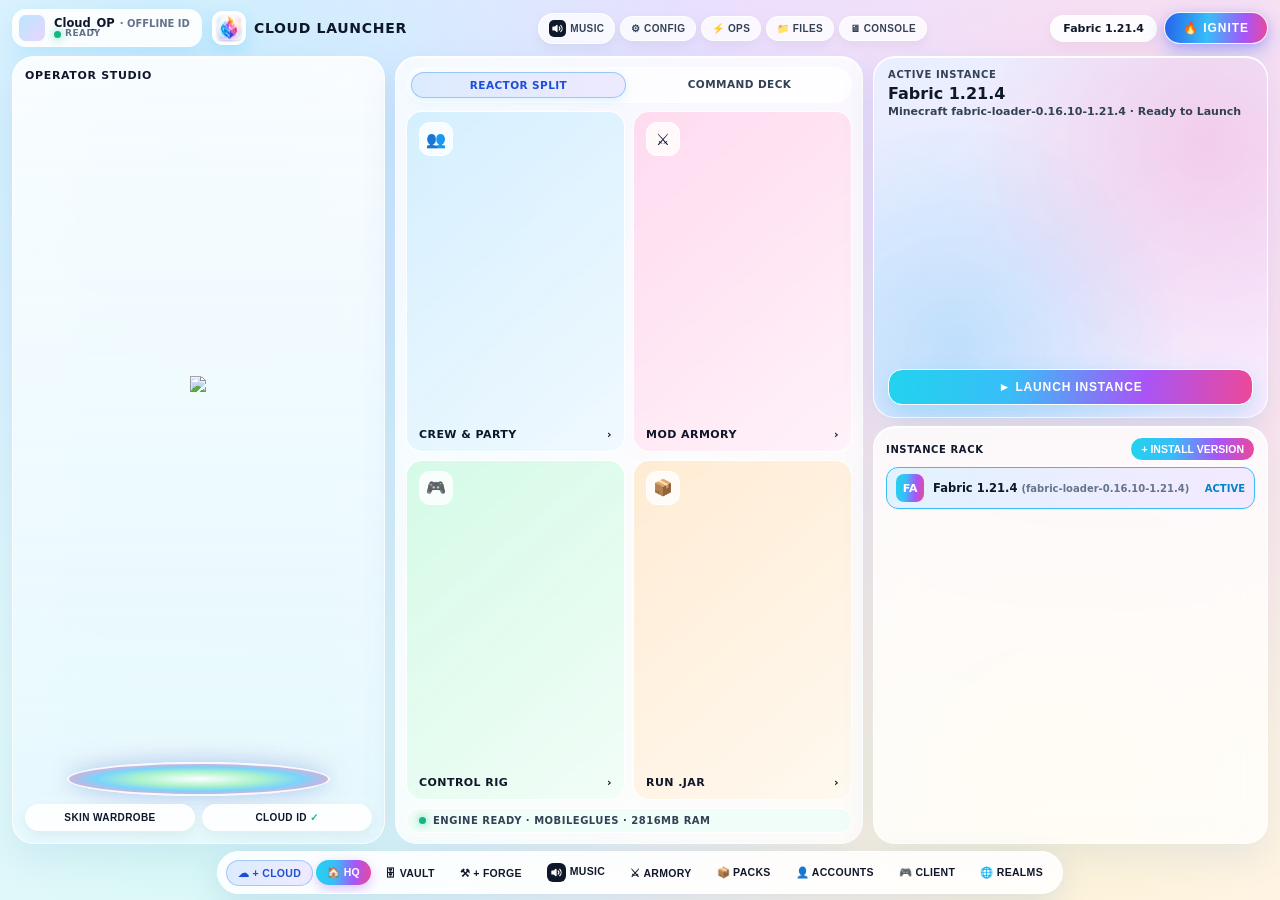
==== commit 125442f4: "Add Music section with monochrome white speaker logo, live search, 1-box song cards, background play" ====
--- a/app_pojavlauncher/src/main/assets/cloud_ui/index.html
+++ b/app_pojavlauncher/src/main/assets/cloud_ui/index.html
@@ -39,6 +39,12 @@
       </div>
 
       <div class="header-pills">
+        <button class="h-pill" data-nav="music" onclick="CloudUI.go('music')">
+          <span class="white-speaker-badge" style="width:17px;height:17px;border-radius:5px;">
+            <svg width="11" height="11" viewBox="0 0 24 24" fill="none" stroke="#ffffff" stroke-width="2.3" stroke-linecap="round" stroke-linejoin="round"><polygon points="11 5 6 9 2 9 2 15 6 15 11 19 11 5" fill="#ffffff"></polygon><path d="M15.54 8.46a5 5 0 0 1 0 7.07"></path><path d="M19.07 4.93a10 10 0 0 1 0 14.14"></path></svg>
+          </span>
+          MUSIC
+        </button>
         <button class="h-pill" data-nav="config" onclick="CloudUI.go('config')">⚙ CONFIG</button>
         <button class="h-pill" data-nav="ops" onclick="CloudUI.go('ops')">⚡ OPS</button>
         <button class="h-pill" data-nav="files" onclick="CloudUI.go('files')">📁 FILES</button>
@@ -516,6 +522,66 @@
           <pre id="console-output" style="flex:1;margin:0;padding:12px;border-radius:14px;background:#0f172a;color:#e2e8f0;font-size:10.5px;overflow:auto;white-space:pre-wrap;user-select:text;">Cloud Launcher Engine Initialized.</pre>
         </div>
       </section>
+
+      <!-- ===============================================================
+           NEW MUSIC SECTION (White Monochrome Speaker Logo + All Songs)
+           =============================================================== -->
+      <section class="screen" id="screen-music">
+        <div class="glass-panel music-shell">
+          <!-- Header + Live Search -->
+          <div class="music-top-header">
+            <div style="display:flex;align-items:center;gap:9px;">
+              <span class="white-speaker-badge lg" aria-hidden="true">
+                <svg width="19" height="19" viewBox="0 0 24 24" fill="none" stroke="#ffffff" stroke-width="2.2" stroke-linecap="round" stroke-linejoin="round"><polygon points="11 5 6 9 2 9 2 15 6 15 11 19 11 5" fill="#ffffff"></polygon><path d="M15.54 8.46a5 5 0 0 1 0 7.07"></path><path d="M19.07 4.93a10 10 0 0 1 0 14.14"></path></svg>
+              </span>
+              <div>
+                <div style="font-size:14px;font-weight:900;letter-spacing:0.06em;color:#0f172a;">MUSIC</div>
+                <div style="font-size:9.5px;font-weight:700;color:#64748b;">Search &amp; play any song in background</div>
+              </div>
+            </div>
+
+            <div class="music-search-wrap">
+              <input
+                id="music-search-input"
+                class="prism-input"
+                style="flex:1;"
+                placeholder="Search any song name, singer, movie, phonk..."
+                oninput="CloudUI.onMusicQueryInput(this.value)"
+                onkeydown="if(event.key==='Enter')CloudUI.searchMusicNow()">
+              <button class="music-play-btn" onclick="CloudUI.searchMusicNow()">SEARCH</button>
+              <button class="mini-btn" onclick="CloudUI.pickLocalSongFile()">+ MP3</button>
+            </div>
+          </div>
+
+          <!-- Quick Song Categories -->
+          <div class="music-chips-bar" id="music-chips-bar">
+            <button class="music-chip active" data-mq="Top Hindi &amp; Global Hits" onclick="CloudUI.selectMusicCategory(this, 'Top Hindi & Global Hits')">All Songs</button>
+            <button class="music-chip" data-mq="Latest Bollywood Hindi Songs" onclick="CloudUI.selectMusicCategory(this, 'Latest Bollywood Hindi Songs')">Hindi</button>
+            <button class="music-chip" data-mq="Top Punjabi Hits" onclick="CloudUI.selectMusicCategory(this, 'Top Punjabi Hits')">Punjabi</button>
+            <button class="music-chip" data-mq="Brazilian Phonk Drift" onclick="CloudUI.selectMusicCategory(this, 'Brazilian Phonk Drift')">Phonk</button>
+            <button class="music-chip" data-mq="NCS Gaming Music" onclick="CloudUI.selectMusicCategory(this, 'NCS Gaming Music')">Gaming &amp; NCS</button>
+            <button class="music-chip" data-mq="Top English Pop Hits" onclick="CloudUI.selectMusicCategory(this, 'Top English Pop Hits')">English</button>
+            <button class="music-chip" data-mq="Lofi Chill Beats" onclick="CloudUI.selectMusicCategory(this, 'Lofi Chill Beats')">Lofi</button>
+            <button class="music-chip" data-mq="C418 Minecraft Soundtrack" onclick="CloudUI.selectMusicCategory(this, 'C418 Minecraft Soundtrack')">Minecraft OST</button>
+            <button class="music-chip" data-mq="__DEVICE__" onclick="CloudUI.selectMusicCategory(this, '__DEVICE__')">Phone MP3s</button>
+          </div>
+
+          <!-- Active Background Now-Playing Banner -->
+          <div class="music-now-banner" id="music-now-banner">
+            <div style="display:flex;align-items:center;gap:9px;min-width:0;">
+              <svg width="17" height="17" viewBox="0 0 24 24" fill="none" stroke="#ffffff" stroke-width="2.2" stroke-linecap="round" stroke-linejoin="round" style="flex-shrink:0;"><polygon points="11 5 6 9 2 9 2 15 6 15 11 19 11 5" fill="#ffffff"></polygon><path d="M15.54 8.46a5 5 0 0 1 0 7.07"></path><path d="M19.07 4.93a10 10 0 0 1 0 14.14"></path></svg>
+              <div style="min-width:0;">
+                <div style="font-size:11.5px;font-weight:900;white-space:nowrap;overflow:hidden;text-overflow:ellipsis;" id="music-now-title">Playing Song</div>
+                <div style="font-size:9.5px;color:#94a3b8;" id="music-now-sub">Playing in background · Auto-stops on finish</div>
+              </div>
+            </div>
+            <button class="music-stop-btn" onclick="CloudUI.stopSong()">■ STOP</button>
+          </div>
+
+          <!-- 1-Box Song Rows: ( Song photo ) ( song name ) ( Play button   Stop button ) -->
+          <div class="music-songs-list" id="music-songs-list"></div>
+        </div>
+      </section>
     </main>
   </div>
 
@@ -526,6 +592,11 @@
       <button class="dock-btn active" data-dock="hq" onclick="CloudUI.go('hq')">🏠 HQ</button>
       <button class="dock-btn" data-dock="vault" onclick="CloudUI.go('vault')">🗄 VAULT</button>
       <button class="dock-btn" data-dock="forge" onclick="CloudUI.go('forge')">⚒ + FORGE</button>
+      <button class="dock-btn" data-dock="music" onclick="CloudUI.go('music')">
+        <span class="white-speaker-badge">
+          <svg width="11" height="11" viewBox="0 0 24 24" fill="none" stroke="#ffffff" stroke-width="2.4" stroke-linecap="round" stroke-linejoin="round"><polygon points="11 5 6 9 2 9 2 15 6 15 11 19 11 5" fill="#ffffff"></polygon><path d="M15.54 8.46a5 5 0 0 1 0 7.07"></path><path d="M19.07 4.93a10 10 0 0 1 0 14.14"></path></svg>
+        </span>MUSIC
+      </button>
       <button class="dock-btn" data-dock="armory" onclick="CloudUI.go('armory')">⚔ ARMORY</button>
       <button class="dock-btn" data-dock="packs" onclick="CloudUI.go('packs')">📦 PACKS</button>
       <button class="dock-btn" data-dock="accounts" onclick="CloudUI.go('accounts')">👤 ACCOUNTS</button>
--- a/app_pojavlauncher/src/main/assets/cloud_ui/app.css
+++ b/app_pojavlauncher/src/main/assets/cloud_ui/app.css
@@ -1133,3 +1133,201 @@
   .operator-card { min-height: 220px; }
   .header-pills { display: none; }
 }
+
+/* =====================================================================
+   MUSIC SECTION — Pure White Monochrome Speaker Logo + 1-Box Song Rows
+   ===================================================================== */
+.white-speaker-badge {
+  display: inline-flex;
+  align-items: center;
+  justify-content: center;
+  width: 22px;
+  height: 22px;
+  border-radius: 7px;
+  background: #0f172a;
+  color: #ffffff;
+  flex-shrink: 0;
+}
+.white-speaker-badge.lg {
+  width: 34px;
+  height: 34px;
+  border-radius: 10px;
+}
+.dock-btn .white-speaker-badge {
+  width: 19px;
+  height: 19px;
+  border-radius: 6px;
+  margin-right: 4px;
+  vertical-align: middle;
+}
+.dock-btn.active .white-speaker-badge {
+  background: rgba(15, 23, 42, 0.42);
+}
+
+.music-shell {
+  width: 100%;
+  height: 100%;
+  padding: 12px 14px;
+  display: flex;
+  flex-direction: column;
+  gap: 9px;
+  min-height: 0;
+}
+.music-top-header {
+  display: flex;
+  align-items: center;
+  gap: 10px;
+  flex-wrap: wrap;
+}
+.music-search-wrap {
+  flex: 1;
+  min-width: 200px;
+  display: flex;
+  align-items: center;
+  gap: 7px;
+}
+.music-chips-bar {
+  display: flex;
+  align-items: center;
+  gap: 6px;
+  overflow-x: auto;
+  padding-bottom: 2px;
+  flex-shrink: 0;
+}
+.music-chip {
+  padding: 5px 12px;
+  border-radius: var(--radius-pill);
+  border: 1.5px solid #ffffff;
+  background: rgba(255, 255, 255, 0.86);
+  font-size: 10.5px;
+  font-weight: 800;
+  color: var(--ink);
+  white-space: nowrap;
+  cursor: pointer;
+}
+.music-chip.active {
+  background: #0f172a;
+  color: #ffffff;
+  border-color: #0f172a;
+}
+
+.music-now-banner {
+  display: none;
+  align-items: center;
+  justify-content: space-between;
+  gap: 10px;
+  padding: 8px 12px;
+  border-radius: 14px;
+  background: #0f172a;
+  color: #ffffff;
+  flex-shrink: 0;
+}
+.music-now-banner.active {
+  display: flex;
+}
+
+.music-songs-list {
+  flex: 1;
+  min-height: 0;
+  overflow-y: auto;
+  display: flex;
+  flex-direction: column;
+  gap: 8px;
+  padding-right: 3px;
+}
+
+/* Exact 1-Box Row: ( Song photo ) ( song name ) ( Play button   Stop button ) */
+.music-song-box {
+  display: flex;
+  align-items: center;
+  justify-content: space-between;
+  gap: 12px;
+  padding: 9px 13px;
+  border-radius: 16px;
+  background: rgba(255, 255, 255, 0.90);
+  border: 1.5px solid #ffffff;
+  box-shadow: 0 5px 16px rgba(15, 23, 42, 0.06);
+  flex-shrink: 0;
+}
+.music-song-box.playing {
+  background: linear-gradient(90deg, rgba(239, 246, 255, 0.98), rgba(240, 253, 244, 0.96));
+  border-color: #10b981;
+  box-shadow: 0 6px 20px rgba(16, 185, 129, 0.16);
+}
+.music-song-photo {
+  width: 52px;
+  height: 52px;
+  border-radius: 12px;
+  object-fit: cover;
+  background: #0f172a;
+  border: 1.5px solid #ffffff;
+  flex-shrink: 0;
+  display: flex;
+  align-items: center;
+  justify-content: center;
+}
+.music-song-info {
+  flex: 1;
+  min-width: 0;
+  display: flex;
+  flex-direction: column;
+  gap: 2px;
+}
+.music-song-title {
+  font-size: 13.5px;
+  font-weight: 900;
+  color: var(--ink);
+  white-space: nowrap;
+  overflow: hidden;
+  text-overflow: ellipsis;
+}
+.music-song-sub {
+  font-size: 10.5px;
+  font-weight: 700;
+  color: var(--ink-muted);
+  white-space: nowrap;
+  overflow: hidden;
+  text-overflow: ellipsis;
+}
+.music-song-controls {
+  display: flex;
+  align-items: center;
+  gap: 7px;
+  flex-shrink: 0;
+}
+.music-play-btn {
+  padding: 8px 15px;
+  border-radius: var(--radius-pill);
+  border: none;
+  background: #0f172a;
+  color: #ffffff;
+  font-size: 11px;
+  font-weight: 900;
+  letter-spacing: 0.04em;
+  cursor: pointer;
+  display: inline-flex;
+  align-items: center;
+  gap: 5px;
+}
+.music-play-btn.active {
+  background: #10b981;
+  color: #ffffff;
+}
+.music-stop-btn {
+  padding: 8px 14px;
+  border-radius: var(--radius-pill);
+  border: 1.5px solid rgba(203, 213, 225, 0.95);
+  background: #ffffff;
+  color: #dc2626;
+  font-size: 11px;
+  font-weight: 900;
+  letter-spacing: 0.04em;
+  cursor: pointer;
+  display: inline-flex;
+  align-items: center;
+  gap: 5px;
+}
+.music-stop-btn:active, .music-play-btn:active {
+  transform: scale(0.96);
+}
+
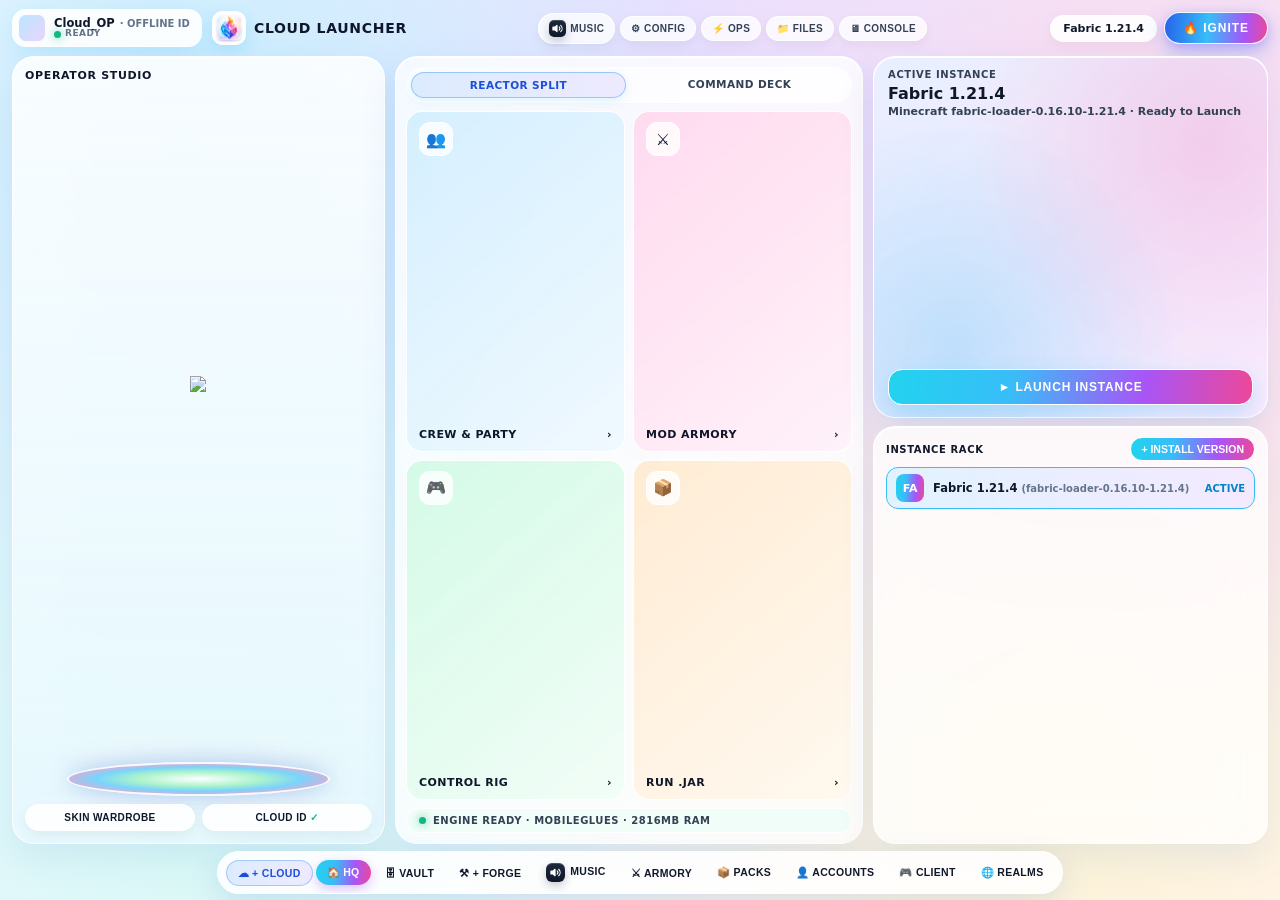
==== commit 3c3178f8: "Apply selected Option 2 Music System UI + Music System ON/OFF toggle in APK & website Co-authored-by" ====
--- a/app_pojavlauncher/src/main/assets/cloud_ui/index.html
+++ b/app_pojavlauncher/src/main/assets/cloud_ui/index.html
@@ -52,6 +52,13 @@
       </div>
 
       <div class="right-launch-cluster">
+        <div class="music-sys-pill" id="header-music-sys-pill" onclick="CloudUI.toggleMusicSystem()">
+          <span>Music System</span>
+          <span class="music-sys-toggle on" id="header-music-sys-sw">
+            <span class="knob"></span>
+            <span id="header-music-sys-lbl">ON</span>
+          </span>
+        </div>
         <div class="active-inst-pill" id="top-inst-pill" onclick="CloudUI.go('vault')">Fabric 1.21.4</div>
         <button class="ignite-btn" onclick="CloudUI.launchGame()">🔥 IGNITE</button>
       </div>
@@ -524,61 +531,39 @@
       </section>
 
       <!-- ===============================================================
-           NEW MUSIC SECTION (White Monochrome Speaker Logo + All Songs)
+           MUSIC SYSTEM (Selected Option 2 UI — Crystal Glass + White Speaker)
            =============================================================== -->
       <section class="screen" id="screen-music">
         <div class="glass-panel music-shell">
-          <!-- Header + Live Search -->
+          <!-- Option 2 Top Row: Glossy Dark Square White-Speaker Badge + Wide Rounded Pill Search Bar -->
           <div class="music-top-header">
-            <div style="display:flex;align-items:center;gap:9px;">
-              <span class="white-speaker-badge lg" aria-hidden="true">
-                <svg width="19" height="19" viewBox="0 0 24 24" fill="none" stroke="#ffffff" stroke-width="2.2" stroke-linecap="round" stroke-linejoin="round"><polygon points="11 5 6 9 2 9 2 15 6 15 11 19 11 5" fill="#ffffff"></polygon><path d="M15.54 8.46a5 5 0 0 1 0 7.07"></path><path d="M19.07 4.93a10 10 0 0 1 0 14.14"></path></svg>
-              </span>
-              <div>
-                <div style="font-size:14px;font-weight:900;letter-spacing:0.06em;color:#0f172a;">MUSIC</div>
-                <div style="font-size:9.5px;font-weight:700;color:#64748b;">Search &amp; play any song in background</div>
-              </div>
-            </div>
-
-            <div class="music-search-wrap">
+            <span class="white-speaker-badge lg" aria-hidden="true">
+              <svg width="24" height="24" viewBox="0 0 24 24" fill="none" stroke="#ffffff" stroke-width="2.2" stroke-linecap="round" stroke-linejoin="round"><polygon points="11 5 6 9 2 9 2 15 6 15 11 19 11 5" fill="#ffffff"></polygon><path d="M15.54 8.46a5 5 0 0 1 0 7.07"></path><path d="M19.07 4.93a10 10 0 0 1 0 14.14"></path></svg>
+            </span>
+
+            <div class="music-pill-search">
+              <svg width="18" height="18" viewBox="0 0 24 24" fill="none" stroke="#64748b" stroke-width="2.3" stroke-linecap="round" stroke-linejoin="round" style="flex-shrink:0;"><circle cx="11" cy="11" r="8"></circle><line x1="21" y1="21" x2="16.65" y2="16.65"></line></svg>
               <input
                 id="music-search-input"
-                class="prism-input"
-                style="flex:1;"
-                placeholder="Search any song name, singer, movie, phonk..."
+                placeholder="Search any song, singer, phonk, gaming track..."
                 oninput="CloudUI.onMusicQueryInput(this.value)"
                 onkeydown="if(event.key==='Enter')CloudUI.searchMusicNow()">
-              <button class="music-play-btn" onclick="CloudUI.searchMusicNow()">SEARCH</button>
-              <button class="mini-btn" onclick="CloudUI.pickLocalSongFile()">+ MP3</button>
-            </div>
-          </div>
-
-          <!-- Quick Song Categories -->
+            </div>
+          </div>
+
+          <!-- Option 2 Category Pills -->
           <div class="music-chips-bar" id="music-chips-bar">
             <button class="music-chip active" data-mq="Top Hindi &amp; Global Hits" onclick="CloudUI.selectMusicCategory(this, 'Top Hindi & Global Hits')">All Songs</button>
-            <button class="music-chip" data-mq="Latest Bollywood Hindi Songs" onclick="CloudUI.selectMusicCategory(this, 'Latest Bollywood Hindi Songs')">Hindi</button>
+            <button class="music-chip" data-mq="Latest Bollywood Hindi Songs" onclick="CloudUI.selectMusicCategory(this, 'Latest Bollywood Hindi Songs')">Hindi Hits</button>
             <button class="music-chip" data-mq="Top Punjabi Hits" onclick="CloudUI.selectMusicCategory(this, 'Top Punjabi Hits')">Punjabi</button>
             <button class="music-chip" data-mq="Brazilian Phonk Drift" onclick="CloudUI.selectMusicCategory(this, 'Brazilian Phonk Drift')">Phonk</button>
             <button class="music-chip" data-mq="NCS Gaming Music" onclick="CloudUI.selectMusicCategory(this, 'NCS Gaming Music')">Gaming &amp; NCS</button>
-            <button class="music-chip" data-mq="Top English Pop Hits" onclick="CloudUI.selectMusicCategory(this, 'Top English Pop Hits')">English</button>
             <button class="music-chip" data-mq="Lofi Chill Beats" onclick="CloudUI.selectMusicCategory(this, 'Lofi Chill Beats')">Lofi</button>
-            <button class="music-chip" data-mq="C418 Minecraft Soundtrack" onclick="CloudUI.selectMusicCategory(this, 'C418 Minecraft Soundtrack')">Minecraft OST</button>
-            <button class="music-chip" data-mq="__DEVICE__" onclick="CloudUI.selectMusicCategory(this, '__DEVICE__')">Phone MP3s</button>
-          </div>
-
-          <!-- Active Background Now-Playing Banner -->
-          <div class="music-now-banner" id="music-now-banner">
-            <div style="display:flex;align-items:center;gap:9px;min-width:0;">
-              <svg width="17" height="17" viewBox="0 0 24 24" fill="none" stroke="#ffffff" stroke-width="2.2" stroke-linecap="round" stroke-linejoin="round" style="flex-shrink:0;"><polygon points="11 5 6 9 2 9 2 15 6 15 11 19 11 5" fill="#ffffff"></polygon><path d="M15.54 8.46a5 5 0 0 1 0 7.07"></path><path d="M19.07 4.93a10 10 0 0 1 0 14.14"></path></svg>
-              <div style="min-width:0;">
-                <div style="font-size:11.5px;font-weight:900;white-space:nowrap;overflow:hidden;text-overflow:ellipsis;" id="music-now-title">Playing Song</div>
-                <div style="font-size:9.5px;color:#94a3b8;" id="music-now-sub">Playing in background · Auto-stops on finish</div>
-              </div>
-            </div>
-            <button class="music-stop-btn" onclick="CloudUI.stopSong()">■ STOP</button>
-          </div>
-
-          <!-- 1-Box Song Rows: ( Song photo ) ( song name ) ( Play button   Stop button ) -->
+            <button class="music-chip" data-mq="__DEVICE__" onclick="CloudUI.selectMusicCategory(this, '__DEVICE__')">Phone MP3</button>
+            <button class="music-chip" onclick="CloudUI.pickLocalSongFile()">+ Import MP3</button>
+          </div>
+
+          <!-- Option 2 Song Rows: [ Rounded Cover Art ] + [ Wide White Song Box with PLAY & STOP ] -->
           <div class="music-songs-list" id="music-songs-list"></div>
         </div>
       </section>
--- a/app_pojavlauncher/src/main/assets/cloud_ui/app.css
+++ b/app_pojavlauncher/src/main/assets/cloud_ui/app.css
@@ -1135,7 +1135,7 @@
 }
 
 /* =====================================================================
-   MUSIC SECTION — Pure White Monochrome Speaker Logo + 1-Box Song Rows
+   MUSIC SYSTEM (Selected Option 2 UI — Crystal Glass + White Speaker)
    ===================================================================== */
 .white-speaker-badge {
   display: inline-flex;
@@ -1144,86 +1144,142 @@
   width: 22px;
   height: 22px;
   border-radius: 7px;
-  background: #0f172a;
-  color: #ffffff;
+  background: linear-gradient(180deg, #1e293b 0%, #0f172a 100%);
+  color: #ffffff;
+  box-shadow: 0 4px 10px rgba(15, 23, 42, 0.22), inset 0 1px 0 rgba(255, 255, 255, 0.18);
   flex-shrink: 0;
 }
 .white-speaker-badge.lg {
-  width: 34px;
-  height: 34px;
-  border-radius: 10px;
+  width: 46px;
+  height: 46px;
+  border-radius: 14px;
 }
 .dock-btn .white-speaker-badge {
   width: 19px;
   height: 19px;
   border-radius: 6px;
-  margin-right: 4px;
+  margin-right: 5px;
   vertical-align: middle;
 }
-.dock-btn.active .white-speaker-badge {
-  background: rgba(15, 23, 42, 0.42);
+.dock-btn[data-dock="music"].active {
+  background: linear-gradient(95deg, #6366f1 0%, #818cf8 100%);
+  color: #ffffff;
+  box-shadow: 0 6px 16px rgba(99, 102, 241, 0.36);
+}
+.dock-btn[data-dock="music"].active .white-speaker-badge {
+  background: transparent;
+  box-shadow: none;
+}
+
+/* Header Music System ON / OFF Toggle Pill (Matches Option 2 Header!) */
+.music-sys-pill {
+  display: none;
+  align-items: center;
+  gap: 8px;
+  padding: 4px 6px 4px 12px;
+  border-radius: var(--radius-pill);
+  background: rgba(255, 255, 255, 0.88);
+  border: 1.5px solid #ffffff;
+  box-shadow: 0 4px 14px rgba(15, 23, 42, 0.06);
+  font-size: 11px;
+  font-weight: 800;
+  color: var(--ink);
+  cursor: pointer;
+}
+body.on-music-screen .music-sys-pill {
+  display: inline-flex;
+}
+.music-sys-toggle {
+  display: inline-flex;
+  align-items: center;
+  justify-content: space-between;
+  width: 52px;
+  height: 24px;
+  padding: 2px 5px;
+  border-radius: var(--radius-pill);
+  background: #94a3b8;
+  color: #ffffff;
+  font-size: 9.5px;
+  font-weight: 900;
+  position: relative;
+  transition: background 0.18s ease;
+}
+.music-sys-toggle.on {
+  background: linear-gradient(90deg, #3b82f6, #60a5fa);
+}
+.music-sys-toggle .knob {
+  width: 18px;
+  height: 18px;
+  border-radius: 50%;
+  background: #ffffff;
+  box-shadow: 0 2px 5px rgba(15, 23, 42, 0.22);
 }
 
 .music-shell {
   width: 100%;
   height: 100%;
-  padding: 12px 14px;
-  display: flex;
-  flex-direction: column;
-  gap: 9px;
+  padding: 14px 18px;
+  display: flex;
+  flex-direction: column;
+  gap: 11px;
   min-height: 0;
+  background: linear-gradient(180deg, rgba(235, 243, 255, 0.82) 0%, rgba(244, 246, 255, 0.78) 100%);
 }
 .music-top-header {
   display: flex;
   align-items: center;
+  gap: 12px;
+}
+.music-pill-search {
+  flex: 1;
+  display: flex;
+  align-items: center;
   gap: 10px;
-  flex-wrap: wrap;
-}
-.music-search-wrap {
-  flex: 1;
-  min-width: 200px;
-  display: flex;
-  align-items: center;
-  gap: 7px;
-}
+  padding: 9px 16px;
+  border-radius: var(--radius-pill);
+  background: rgba(255, 255, 255, 0.96);
+  border: 1.5px solid #ffffff;
+  box-shadow: 0 6px 18px rgba(15, 23, 42, 0.05);
+}
+.music-pill-search input {
+  flex: 1;
+  border: none;
+  outline: none;
+  background: transparent;
+  font-size: 13px;
+  font-weight: 600;
+  color: var(--ink);
+}
+.music-pill-search input::placeholder {
+  color: #64748b;
+}
+
 .music-chips-bar {
   display: flex;
   align-items: center;
-  gap: 6px;
+  justify-content: center;
+  gap: 8px;
   overflow-x: auto;
   padding-bottom: 2px;
   flex-shrink: 0;
 }
 .music-chip {
-  padding: 5px 12px;
-  border-radius: var(--radius-pill);
-  border: 1.5px solid #ffffff;
-  background: rgba(255, 255, 255, 0.86);
-  font-size: 10.5px;
+  padding: 6px 15px;
+  border-radius: var(--radius-pill);
+  border: 1.5px solid rgba(255, 255, 255, 0.95);
+  background: rgba(255, 255, 255, 0.82);
+  font-size: 11px;
   font-weight: 800;
   color: var(--ink);
   white-space: nowrap;
   cursor: pointer;
+  box-shadow: 0 3px 10px rgba(15, 23, 42, 0.04);
 }
 .music-chip.active {
-  background: #0f172a;
-  color: #ffffff;
-  border-color: #0f172a;
-}
-
-.music-now-banner {
-  display: none;
-  align-items: center;
-  justify-content: space-between;
-  gap: 10px;
-  padding: 8px 12px;
-  border-radius: 14px;
-  background: #0f172a;
-  color: #ffffff;
-  flex-shrink: 0;
-}
-.music-now-banner.active {
-  display: flex;
+  background: linear-gradient(95deg, #6366f1 0%, #818cf8 100%);
+  color: #ffffff;
+  border-color: rgba(255, 255, 255, 0.85);
+  box-shadow: 0 5px 14px rgba(99, 102, 241, 0.30);
 }
 
 .music-songs-list {
@@ -1232,40 +1288,68 @@
   overflow-y: auto;
   display: flex;
   flex-direction: column;
-  gap: 8px;
-  padding-right: 3px;
-}
-
-/* Exact 1-Box Row: ( Song photo ) ( song name ) ( Play button   Stop button ) */
+  gap: 10px;
+  padding: 4px 4px 2px 4px;
+}
+
+/* Option 2 Signature Row: [ Rounded Square Photo ] + [ Wide White Song Capsule with PLAY & STOP ] */
+.music-song-row {
+  display: flex;
+  align-items: center;
+  gap: 12px;
+  flex-shrink: 0;
+}
+.music-song-photo {
+  width: 54px;
+  height: 54px;
+  border-radius: 12px;
+  object-fit: cover;
+  background: linear-gradient(180deg, #1e293b 0%, #0f172a 100%);
+  border: 2px solid #ffffff;
+  box-shadow: 0 5px 14px rgba(15, 23, 42, 0.12);
+  flex-shrink: 0;
+  display: flex;
+  align-items: center;
+  justify-content: center;
+}
+.music-song-row.playing .music-song-photo {
+  border-color: #34d399;
+  box-shadow: 0 0 16px rgba(16, 185, 129, 0.42);
+}
+
 .music-song-box {
+  flex: 1;
+  min-width: 0;
+  position: relative;
   display: flex;
   align-items: center;
   justify-content: space-between;
   gap: 12px;
-  padding: 9px 13px;
+  padding: 10px 15px;
   border-radius: 16px;
-  background: rgba(255, 255, 255, 0.90);
+  background: rgba(255, 255, 255, 0.95);
   border: 1.5px solid #ffffff;
   box-shadow: 0 5px 16px rgba(15, 23, 42, 0.06);
-  flex-shrink: 0;
-}
-.music-song-box.playing {
-  background: linear-gradient(90deg, rgba(239, 246, 255, 0.98), rgba(240, 253, 244, 0.96));
-  border-color: #10b981;
+}
+.music-song-row.playing .music-song-box {
+  background: linear-gradient(90deg, rgba(240, 253, 244, 0.98) 0%, rgba(255, 255, 255, 0.98) 55%);
+  border: 1.5px solid #6ee7b7;
   box-shadow: 0 6px 20px rgba(16, 185, 129, 0.16);
 }
-.music-song-photo {
-  width: 52px;
-  height: 52px;
-  border-radius: 12px;
-  object-fit: cover;
-  background: #0f172a;
-  border: 1.5px solid #ffffff;
-  flex-shrink: 0;
-  display: flex;
-  align-items: center;
-  justify-content: center;
-}
+.playing-bg-pill {
+  position: absolute;
+  top: -9px;
+  left: 95px;
+  padding: 2px 10px;
+  border-radius: var(--radius-pill);
+  background: #bbf7d0;
+  border: 1px solid #86efac;
+  color: #065f46;
+  font-size: 8.5px;
+  font-weight: 900;
+  letter-spacing: 0.05em;
+}
+
 .music-song-info {
   flex: 1;
   min-width: 0;
@@ -1276,15 +1360,17 @@
 .music-song-title {
   font-size: 13.5px;
   font-weight: 900;
+  letter-spacing: 0.02em;
+  text-transform: uppercase;
   color: var(--ink);
   white-space: nowrap;
   overflow: hidden;
   text-overflow: ellipsis;
 }
 .music-song-sub {
-  font-size: 10.5px;
-  font-weight: 700;
-  color: var(--ink-muted);
+  font-size: 11px;
+  font-weight: 600;
+  color: #475569;
   white-space: nowrap;
   overflow: hidden;
   text-overflow: ellipsis;
@@ -1292,42 +1378,43 @@
 .music-song-controls {
   display: flex;
   align-items: center;
-  gap: 7px;
+  gap: 8px;
   flex-shrink: 0;
 }
 .music-play-btn {
-  padding: 8px 15px;
+  padding: 8px 18px;
   border-radius: var(--radius-pill);
   border: none;
   background: #0f172a;
   color: #ffffff;
-  font-size: 11px;
+  font-size: 11.5px;
   font-weight: 900;
   letter-spacing: 0.04em;
   cursor: pointer;
   display: inline-flex;
   align-items: center;
-  gap: 5px;
+  gap: 6px;
 }
 .music-play-btn.active {
-  background: #10b981;
+  background: #059669;
   color: #ffffff;
 }
 .music-stop-btn {
-  padding: 8px 14px;
-  border-radius: var(--radius-pill);
-  border: 1.5px solid rgba(203, 213, 225, 0.95);
+  padding: 7px 16px;
+  border-radius: var(--radius-pill);
+  border: 1.5px solid #dc2626;
   background: #ffffff;
   color: #dc2626;
-  font-size: 11px;
+  font-size: 11.5px;
   font-weight: 900;
   letter-spacing: 0.04em;
   cursor: pointer;
   display: inline-flex;
   align-items: center;
-  gap: 5px;
+  gap: 6px;
 }
 .music-stop-btn:active, .music-play-btn:active {
   transform: scale(0.96);
 }
 
+
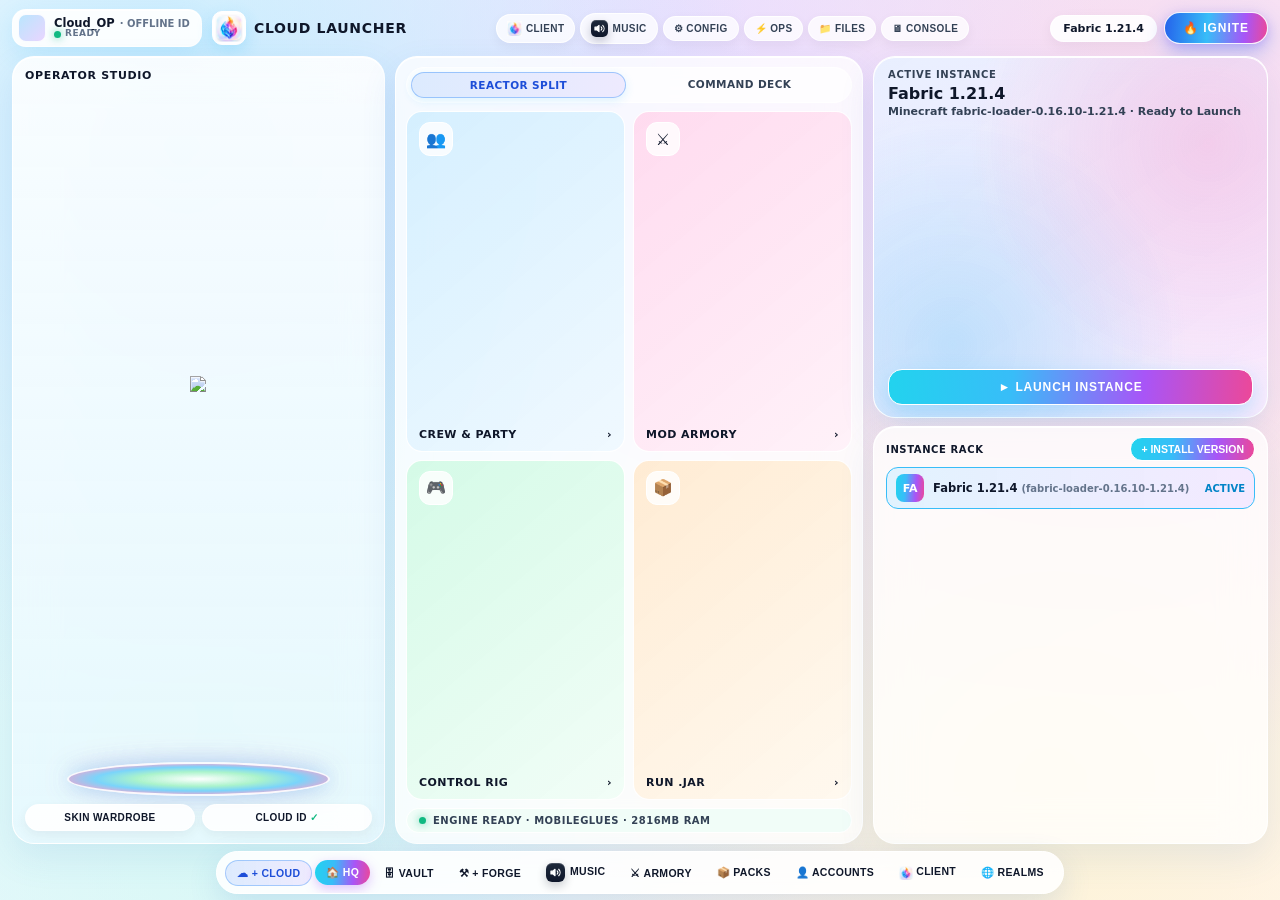
==== commit 342e3bca: "Add Cloud Client System (1.21.1 - 26.3) with Cloud logo badges + auto-installed active FPS Boost Mod" ====
--- a/app_pojavlauncher/src/main/assets/cloud_ui/index.html
+++ b/app_pojavlauncher/src/main/assets/cloud_ui/index.html
@@ -39,6 +39,10 @@
       </div>
 
       <div class="header-pills">
+        <button class="h-pill" data-nav="client" onclick="CloudUI.go('client')">
+          <img src="logo.png" alt="" style="width:15px;height:15px;object-fit:contain;">
+          CLIENT
+        </button>
         <button class="h-pill" data-nav="music" onclick="CloudUI.go('music')">
           <span class="white-speaker-badge" style="width:17px;height:17px;border-radius:5px;">
             <svg width="11" height="11" viewBox="0 0 24 24" fill="none" stroke="#ffffff" stroke-width="2.3" stroke-linecap="round" stroke-linejoin="round"><polygon points="11 5 6 9 2 9 2 15 6 15 11 19 11 5" fill="#ffffff"></polygon><path d="M15.54 8.46a5 5 0 0 1 0 7.07"></path><path d="M19.07 4.93a10 10 0 0 1 0 14.14"></path></svg>
@@ -405,17 +409,64 @@
         </div>
       </section>
 
-      <!-- SCREEN 6: CLIENT PVP & IN-GAME HUD MODULES -->
+      <!-- ===============================================================
+           SCREEN 6: CLOUD CLIENT SYSTEM (Selected Option 2 UI: 1.21.1 — 26.3)
+           =============================================================== -->
       <section class="screen" id="screen-client">
-        <div class="glass-panel scroll-pane" style="width:100%;height:100%;">
-          <div class="setting-row">
-            <div>
-              <div class="setting-title">🎮 CLOUD CLIENT PVP &amp; IN-GAME HUD MODULES</div>
-              <div class="setting-sub">Toggle real-time FPS Box, RGB Keystrokes, CPS Counter, Sprint &amp; Crosshair overlays</div>
-            </div>
-            <button class="mini-btn primary" onclick="CloudUI.go('accounts')">👤 OPEN ACCOUNT STUDIO</button>
-          </div>
-          <div id="client-modules-list" style="display:flex;flex-direction:column;gap:7px;"></div>
+        <div class="cc-studio-wrap">
+          <!-- Option 2 Top Installer Progress Banner -->
+          <div class="cc-top-banner">
+            <img src="logo.png" alt="Cloud Client" class="cc-banner-logo">
+            <div class="cc-banner-mid">
+              <div class="cc-banner-title">CLOUD LAUNCHER · CLOUD CLIENT</div>
+              <div class="cc-banner-sub" id="cc-installer-status">CLOUD CLIENT INSTALLER · Auto-Installing Sodium, Lithium, FPS Display + 6 Boost Mods for 1.21.11</div>
+              <div class="cc-progress-track">
+                <div class="cc-progress-fill" id="cc-installer-fill" style="width:100%;"></div>
+              </div>
+            </div>
+            <button class="cc-ignite-pill" onclick="CloudUI.launchSelectedCloudClient()">IGNITE ⚡</button>
+          </div>
+
+          <!-- Option 2 Two-Column Crystal Glass Grid -->
+          <div class="cc-two-col">
+            <!-- Left Column: CLOUD CLIENT VERSIONS (1.21.1 — 26.3) -->
+            <div class="glass-panel cc-col-card">
+              <div class="cc-card-head">
+                <svg width="20" height="20" viewBox="0 0 24 24" fill="none" stroke="#38bdf8" stroke-width="2.2" stroke-linecap="round" stroke-linejoin="round"><polygon points="12 2 2 7 12 12 22 7 12 2"></polygon><polyline points="2 17 12 22 22 17"></polyline><polyline points="2 12 12 17 22 12"></polyline></svg>
+                <span>CLOUD CLIENT VERSIONS (1.21.1 — 26.3)</span>
+              </div>
+              <div class="cc-versions-scroll" id="cc-versions-list"></div>
+            </div>
+
+            <!-- Right Column: AUTO-INSTALLED FPS BOOST MOD PACK (ACTIVE ON LAUNCH) -->
+            <div class="glass-panel cc-col-card">
+              <div class="cc-card-head" style="justify-content:space-between;">
+                <div style="display:flex;align-items:flex-start;gap:8px;">
+                  <span style="color:#38bdf8;font-size:17px;line-height:1;">✦</span>
+                  <div>
+                    <div>AUTO-INSTALLED FPS BOOST MOD PACK</div>
+                    <div class="cc-card-subhead">(ACTIVE ON LAUNCH)</div>
+                  </div>
+                </div>
+                <button class="mini-btn" style="padding:4px 9px;font-size:9.5px;" onclick="CloudUI.toggleClientHudDrawer()">PVP HUD</button>
+              </div>
+
+              <div class="cc-mods-scroll" id="cc-mods-list"></div>
+
+              <!-- Optional inline PvP HUD drawer (hidden by default so Option 2 Mod Pack shines) -->
+              <div id="client-modules-list" style="display:none;flex-direction:column;gap:6px;overflow-y:auto;flex:1;"></div>
+
+              <div class="cc-cta-row">
+                <button class="cc-main-cta" id="cc-install-launch-btn" onclick="CloudUI.installAndLaunchCloudClient(true)">
+                  <span id="cc-cta-text">INSTALL &amp; LAUNCH CLOUD CLIENT 1.21.11</span>
+                  <span class="cc-cta-arrow">❯</span>
+                </button>
+                <button class="cc-secondary-cta" id="cc-install-only-btn" onclick="CloudUI.installAndLaunchCloudClient(false)" title="Install Cloud Client &amp; FPS Mods without launching yet">
+                  ⬇ INSTALL
+                </button>
+              </div>
+            </div>
+          </div>
         </div>
       </section>
 
@@ -585,7 +636,10 @@
       <button class="dock-btn" data-dock="armory" onclick="CloudUI.go('armory')">⚔ ARMORY</button>
       <button class="dock-btn" data-dock="packs" onclick="CloudUI.go('packs')">📦 PACKS</button>
       <button class="dock-btn" data-dock="accounts" onclick="CloudUI.go('accounts')">👤 ACCOUNTS</button>
-      <button class="dock-btn" data-dock="client" onclick="CloudUI.go('client')">🎮 CLIENT</button>
+      <button class="dock-btn" data-dock="client" onclick="CloudUI.go('client')">
+        <img src="logo.png" alt="" style="width:14px;height:14px;object-fit:contain;vertical-align:middle;">
+        CLIENT
+      </button>
       <button class="dock-btn" data-dock="realms" onclick="CloudUI.go('realms')">🌐 REALMS</button>
     </nav>
   </div>
--- a/app_pojavlauncher/src/main/assets/cloud_ui/app.css
+++ b/app_pojavlauncher/src/main/assets/cloud_ui/app.css
@@ -1417,4 +1417,347 @@
   transform: scale(0.96);
 }
 
-
+/* =====================================================================
+   CLOUD CLIENT SYSTEM (Selected Option 2 UI — 1.21.1 to 26.3 + FPS Mods)
+   ===================================================================== */
+.dock-btn[data-dock="client"].active {
+  background: linear-gradient(95deg, #38bdf8 0%, #818cf8 55%, #a78bfa 100%);
+  color: #0f172a;
+  font-weight: 900;
+  box-shadow: 0 6px 18px rgba(56, 189, 248, 0.42);
+}
+
+.cc-studio-wrap {
+  width: 100%;
+  height: 100%;
+  display: flex;
+  flex-direction: column;
+  gap: 10px;
+  overflow: hidden;
+}
+
+.cc-top-banner {
+  display: flex;
+  align-items: center;
+  gap: 14px;
+  padding: 10px 16px;
+  border-radius: 22px;
+  background: linear-gradient(110deg, rgba(255,255,255,0.88) 0%, rgba(238,244,255,0.86) 55%, rgba(243,235,255,0.88) 100%);
+  border: 1.5px solid rgba(255,255,255,0.95);
+  box-shadow: 0 10px 26px rgba(15, 23, 42, 0.08);
+  flex-shrink: 0;
+}
+
+.cc-banner-logo {
+  width: 46px;
+  height: 46px;
+  object-fit: contain;
+  filter: drop-shadow(0 5px 10px rgba(56, 189, 248, 0.35));
+  flex-shrink: 0;
+}
+
+.cc-banner-mid {
+  flex: 1;
+  min-width: 0;
+  display: flex;
+  flex-direction: column;
+  gap: 3px;
+}
+
+.cc-banner-title {
+  font-size: 16.5px;
+  font-weight: 950;
+  letter-spacing: 0.03em;
+  color: #0f172a;
+  line-height: 1.1;
+}
+
+.cc-banner-sub {
+  font-size: 10.5px;
+  font-weight: 800;
+  color: #1e293b;
+  white-space: nowrap;
+  overflow: hidden;
+  text-overflow: ellipsis;
+}
+
+.cc-progress-track {
+  width: 100%;
+  height: 6px;
+  border-radius: 99px;
+  background: rgba(148, 163, 184, 0.25);
+  overflow: hidden;
+  margin-top: 2px;
+}
+
+.cc-progress-fill {
+  height: 100%;
+  border-radius: 99px;
+  background: linear-gradient(90deg, #3b82f6 0%, #6366f1 55%, #8b5cf6 100%);
+  transition: width 0.25s ease;
+}
+
+.cc-ignite-pill {
+  padding: 9px 18px;
+  border-radius: 999px;
+  border: 1.5px solid rgba(255,255,255,0.9);
+  background: linear-gradient(95deg, #38bdf8 0%, #6366f1 55%, #8b5cf6 100%);
+  color: #ffffff;
+  font-size: 12.5px;
+  font-weight: 950;
+  letter-spacing: 0.04em;
+  cursor: pointer;
+  box-shadow: 0 6px 18px rgba(99, 102, 241, 0.38);
+  flex-shrink: 0;
+}
+.cc-ignite-pill:active {
+  transform: scale(0.96);
+}
+
+.cc-two-col {
+  flex: 1;
+  min-height: 0;
+  display: grid;
+  grid-template-columns: 1fr 1fr;
+  gap: 12px;
+}
+
+.cc-col-card {
+  padding: 13px 14px;
+  display: flex;
+  flex-direction: column;
+  gap: 9px;
+  min-height: 0;
+  overflow: hidden;
+  background: linear-gradient(145deg, rgba(255,255,255,0.84) 0%, rgba(235,244,255,0.78) 55%, rgba(246,238,255,0.82) 100%);
+}
+
+.cc-card-head {
+  display: flex;
+  align-items: center;
+  gap: 8px;
+  font-size: 12.5px;
+  font-weight: 950;
+  letter-spacing: 0.03em;
+  color: #0f172a;
+  flex-shrink: 0;
+}
+
+.cc-card-subhead {
+  font-size: 9.5px;
+  font-weight: 850;
+  color: #334155;
+  letter-spacing: 0.04em;
+}
+
+.cc-versions-scroll, .cc-mods-scroll {
+  flex: 1;
+  min-height: 0;
+  overflow-y: auto;
+  display: flex;
+  flex-direction: column;
+  gap: 6px;
+  padding-right: 3px;
+}
+
+.cc-version-row {
+  display: flex;
+  align-items: center;
+  justify-content: space-between;
+  gap: 10px;
+  padding: 8px 12px;
+  border-radius: 14px;
+  background: rgba(255, 255, 255, 0.94);
+  border: 1.5px solid rgba(226, 232, 240, 0.95);
+  box-shadow: 0 3px 9px rgba(15, 23, 42, 0.04);
+  cursor: pointer;
+  transition: all 0.14s ease;
+  flex-shrink: 0;
+}
+
+.cc-version-row.selected {
+  background: linear-gradient(90deg, rgba(224, 247, 255, 0.96) 0%, rgba(238, 246, 255, 0.97) 100%);
+  border: 2px solid #38bdf8;
+  box-shadow: 0 0 0 3px rgba(56, 189, 248, 0.22), 0 6px 14px rgba(14, 165, 233, 0.14);
+}
+
+.cc-ver-left {
+  display: flex;
+  align-items: center;
+  gap: 9px;
+  min-width: 0;
+}
+
+.cc-ver-logo {
+  width: 24px;
+  height: 24px;
+  object-fit: contain;
+  filter: drop-shadow(0 2px 5px rgba(56, 189, 248, 0.35));
+  flex-shrink: 0;
+}
+
+.cc-ver-title {
+  font-size: 13px;
+  font-weight: 900;
+  color: #0f172a;
+  white-space: nowrap;
+}
+
+.cc-selected-tag {
+  display: inline-flex;
+  align-items: center;
+  gap: 4px;
+  font-size: 10px;
+  font-weight: 900;
+  color: #0f172a;
+}
+
+.cc-green-dot {
+  display: inline-flex;
+  align-items: center;
+  justify-content: center;
+  width: 15px;
+  height: 15px;
+  border-radius: 50%;
+  background: #10b981;
+  color: #ffffff;
+  font-size: 9.5px;
+  font-weight: 900;
+}
+
+.cc-installed-tag {
+  padding: 2px 7px;
+  border-radius: 99px;
+  background: #dcfce7;
+  color: #047857;
+  font-size: 9px;
+  font-weight: 900;
+}
+
+.cc-badge {
+  padding: 4px 10px;
+  border-radius: 999px;
+  background: linear-gradient(90deg, #dbeafe 0%, #e0e7ff 100%);
+  border: 1px solid #bfdbfe;
+  color: #1e3a8a;
+  font-size: 9.5px;
+  font-weight: 900;
+  letter-spacing: 0.04em;
+  flex-shrink: 0;
+}
+
+.cc-mod-pill {
+  display: flex;
+  align-items: center;
+  justify-content: space-between;
+  gap: 9px;
+  padding: 7px 12px;
+  border-radius: 999px;
+  background: rgba(255, 255, 255, 0.95);
+  border: 1px solid rgba(226, 232, 240, 0.95);
+  box-shadow: 0 2px 7px rgba(15, 23, 42, 0.03);
+  flex-shrink: 0;
+}
+
+.cc-mod-left {
+  display: flex;
+  align-items: center;
+  gap: 9px;
+  min-width: 0;
+}
+
+.cc-mod-check {
+  width: 19px;
+  height: 19px;
+  border-radius: 50%;
+  background: linear-gradient(135deg, #10b981 0%, #059669 100%);
+  color: #ffffff;
+  font-size: 11px;
+  font-weight: 950;
+  display: inline-flex;
+  align-items: center;
+  justify-content: center;
+  flex-shrink: 0;
+}
+
+.cc-mod-name {
+  font-size: 12px;
+  font-weight: 850;
+  color: #0f172a;
+  white-space: nowrap;
+  overflow: hidden;
+  text-overflow: ellipsis;
+}
+
+.cc-mod-tag {
+  font-size: 9px;
+  font-weight: 900;
+  color: #059669;
+  background: #ecfdf5;
+  padding: 2px 8px;
+  border-radius: 99px;
+  flex-shrink: 0;
+}
+
+.cc-cta-row {
+  display: flex;
+  align-items: center;
+  gap: 8px;
+  padding-top: 2px;
+  flex-shrink: 0;
+}
+
+.cc-main-cta {
+  flex: 1;
+  padding: 11px 16px;
+  border-radius: 999px;
+  border: 1.5px solid rgba(255,255,255,0.92);
+  background: linear-gradient(92deg, #38bdf8 0%, #6366f1 54%, #8b5cf6 100%);
+  color: #ffffff;
+  font-size: 11.5px;
+  font-weight: 950;
+  letter-spacing: 0.04em;
+  display: inline-flex;
+  align-items: center;
+  justify-content: center;
+  gap: 8px;
+  cursor: pointer;
+  box-shadow: 0 8px 20px rgba(99, 102, 241, 0.36);
+}
+.cc-main-cta:active, .cc-secondary-cta:active {
+  transform: scale(0.97);
+}
+.cc-cta-arrow {
+  display: inline-flex;
+  align-items: center;
+  justify-content: center;
+  width: 18px;
+  height: 18px;
+  border-radius: 5px;
+  background: rgba(255,255,255,0.24);
+  font-size: 10px;
+}
+
+.cc-secondary-cta {
+  padding: 11px 13px;
+  border-radius: 999px;
+  border: 1.5px solid #cbd5e1;
+  background: rgba(255,255,255,0.95);
+  color: #0f172a;
+  font-size: 10.5px;
+  font-weight: 900;
+  cursor: pointer;
+  flex-shrink: 0;
+}
+
+.inline-cloud-logo {
+  width: 17px;
+  height: 17px;
+  object-fit: contain;
+  vertical-align: -3px;
+  margin-right: 5px;
+  filter: drop-shadow(0 2px 4px rgba(56, 189, 248, 0.35));
+}
+
+
+
